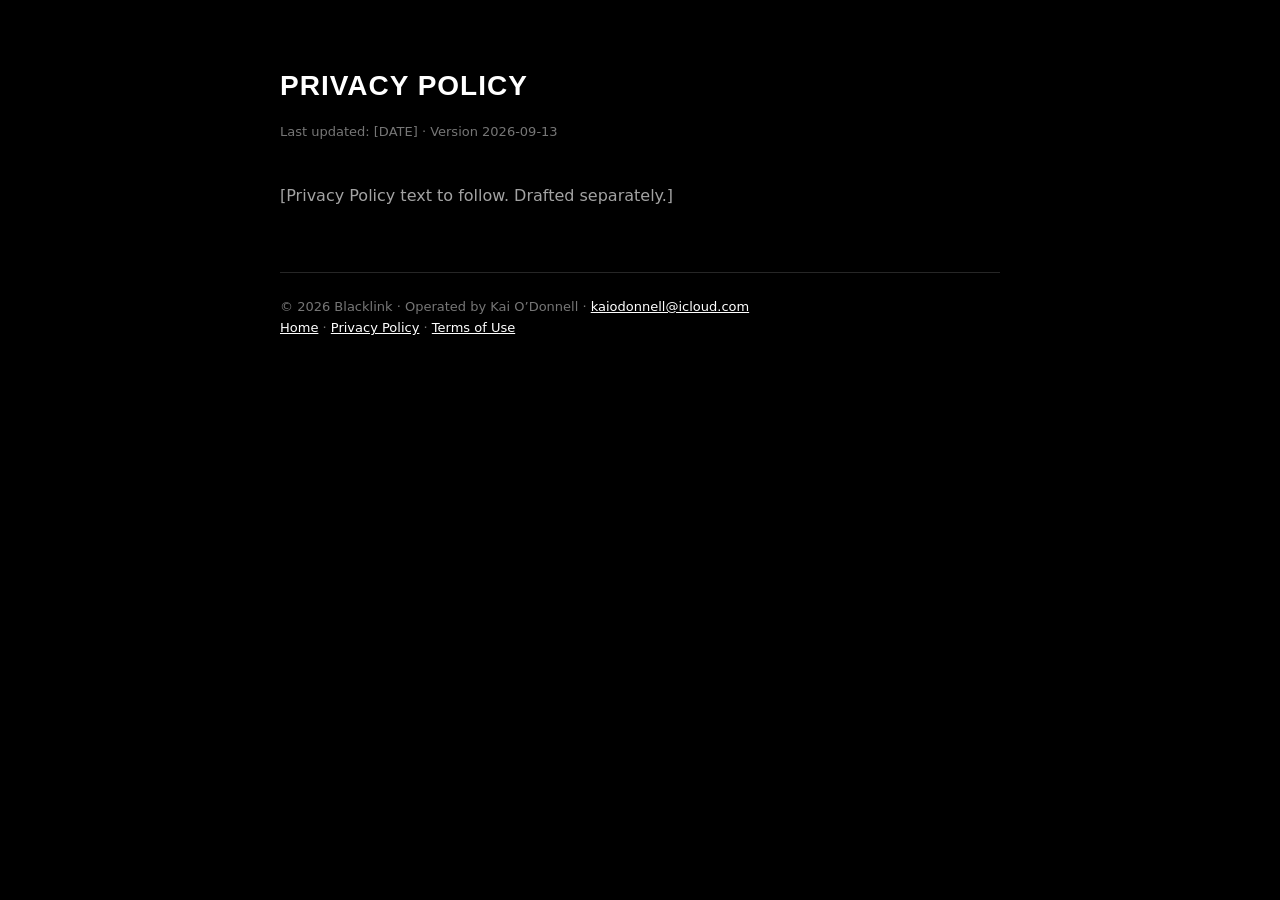
==== privacy.html @ bc69d903 "Blacklink coming-soon site: self-hosted fonts, consent line, footer, legal stubs Fonts served from t" ====
<!doctype html>
<html lang="en">
<head>
  <meta charset="utf-8">
  <meta name="viewport" content="width=device-width, initial-scale=1">
  <title>Privacy Policy · Blacklink</title>
  <link rel="icon" href="favicon.png">
  <link rel="stylesheet" href="fonts/fonts.css">
  <style>
    :root { --bg:#000; --text:#fff; --text-secondary:#a3a3a3; --text-muted:#767676; --border:#262626; }
    html,body { margin:0; background:var(--bg); color:var(--text); font-family:"Inter",system-ui,sans-serif; }
    main { max-width:720px; margin:0 auto; padding:64px 24px 96px; line-height:1.6; }
    h1 { font-family:"Archivo Black","Arial Black",sans-serif; font-size:28px; letter-spacing:1px; text-transform:uppercase; margin:0 0 8px; }
    .meta { color:var(--text-muted); font-size:13px; margin-bottom:40px; }
    p { color:var(--text-secondary); }
    a { color:var(--text); }
    footer { border-top:1px solid var(--border); margin-top:64px; padding-top:24px; color:var(--text-muted); font-size:13px; }
  </style>
</head>
<body>
  <main>
    <h1>Privacy Policy</h1>
    <p class="meta">Last updated: [DATE] · Version 2026-09-13</p>
    <p>[Privacy Policy text to follow. Drafted separately.]</p>
    <footer>
      © 2026 Blacklink · Operated by Kai O’Donnell · <a href="mailto:kaiodonnell@icloud.com">kaiodonnell@icloud.com</a><br>
      <a href="/">Home</a> · <a href="/privacy">Privacy Policy</a> · <a href="/terms">Terms of Use</a>
    </footer>
  </main>
</body>
</html>
---- fonts/fonts.css ----
/* Self-hosted: no request leaves this origin for type. Latin subset. */
@font-face {
  font-family: 'Archivo Black';
  font-style: normal;
  font-weight: 400;
  font-display: swap;
  src: url('fonts/ArchivoBlack-400.woff2') format('woff2');
}
@font-face {
  font-family: 'Inter';
  font-style: normal;
  font-weight: 400;
  font-display: swap;
  src: url('fonts/Inter-400.woff2') format('woff2');
}
@font-face {
  font-family: 'Inter';
  font-style: normal;
  font-weight: 500;
  font-display: swap;
  src: url('fonts/Inter-500.woff2') format('woff2');
}
@font-face {
  font-family: 'Inter';
  font-style: normal;
  font-weight: 600;
  font-display: swap;
  src: url('fonts/Inter-600.woff2') format('woff2');
}
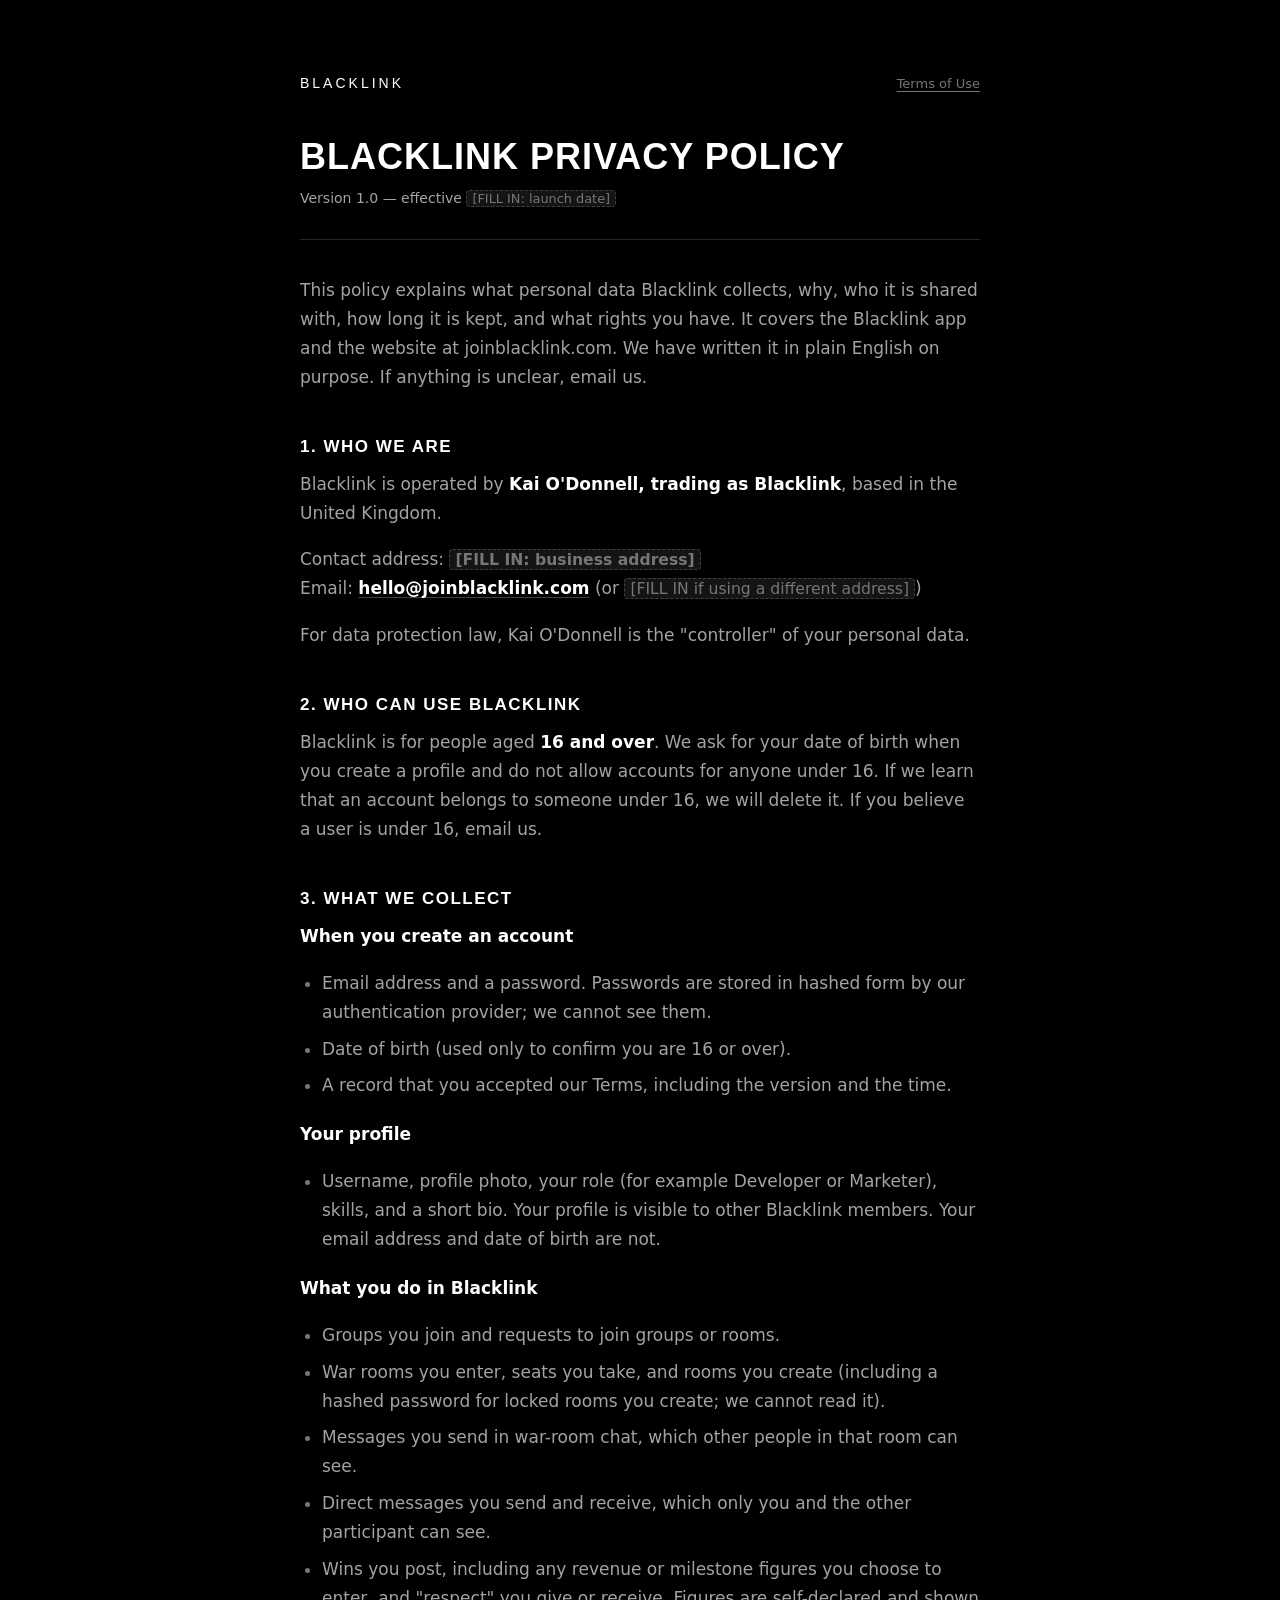
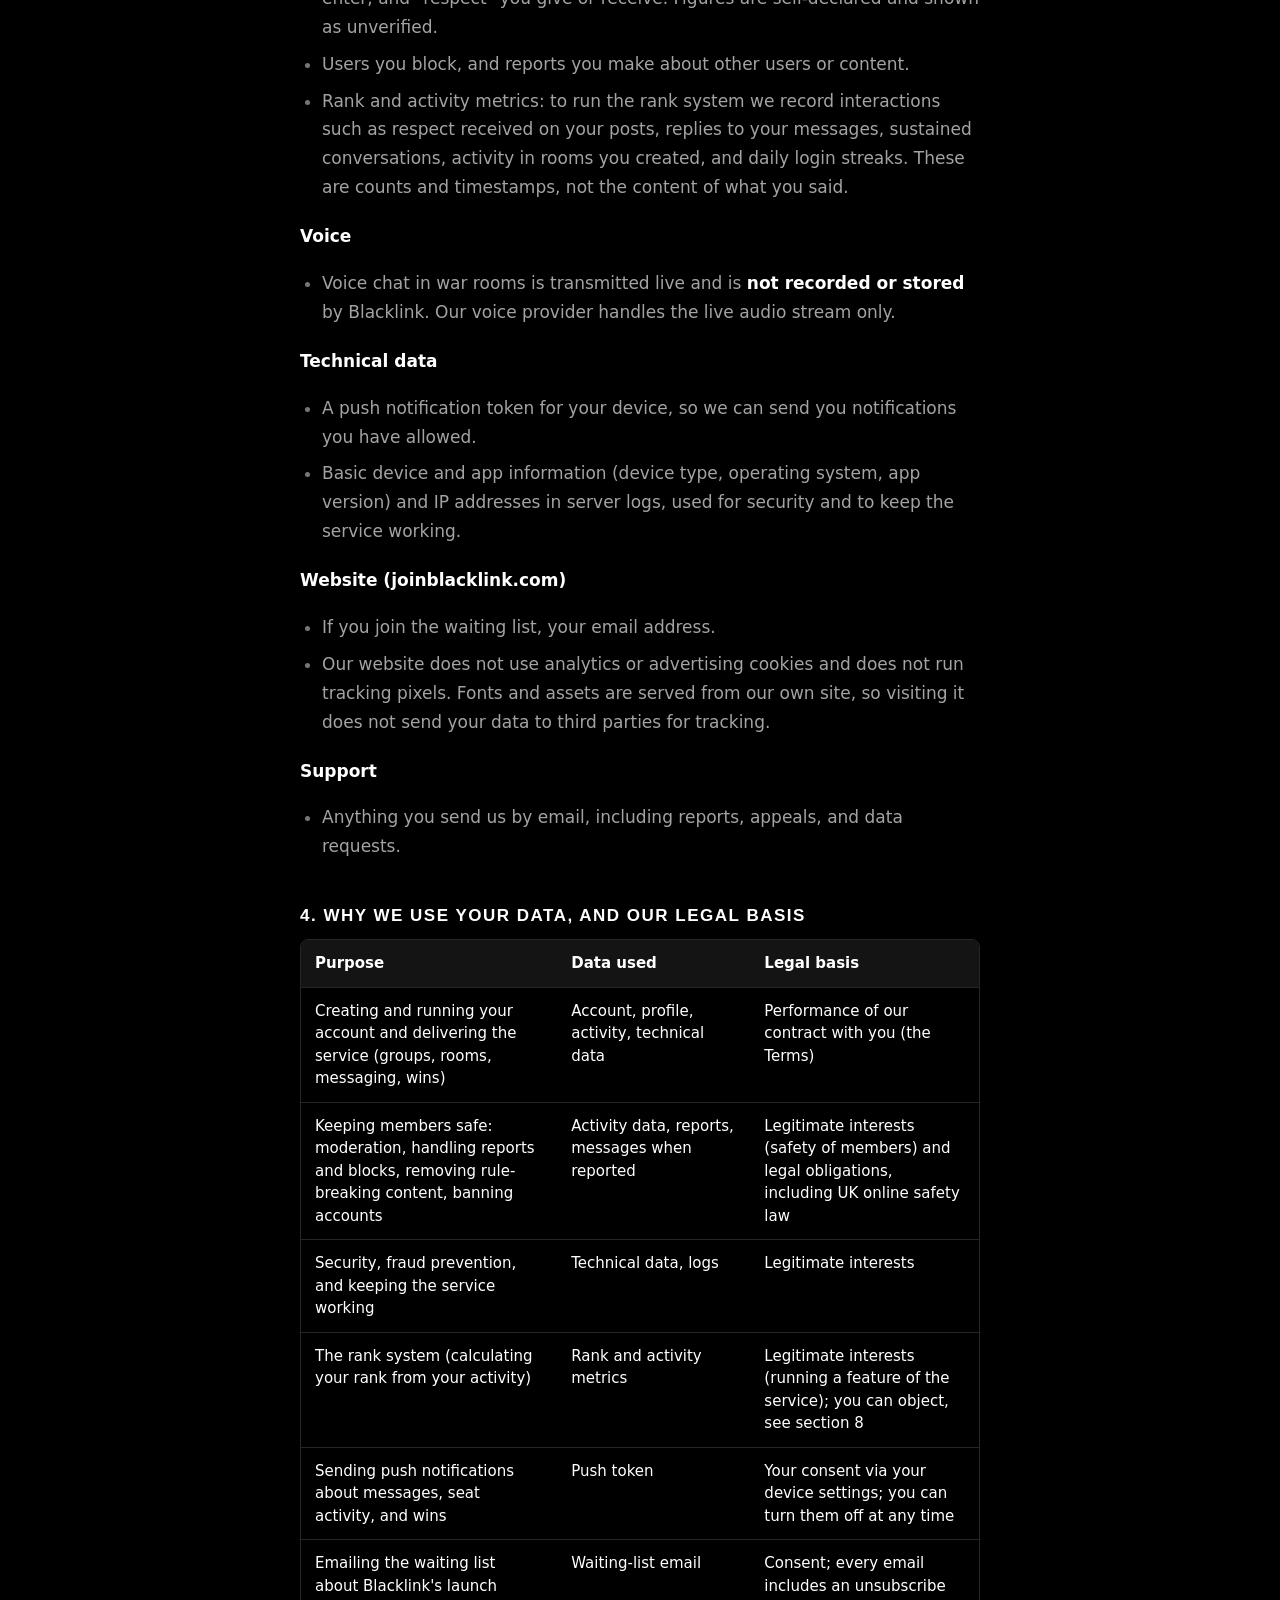
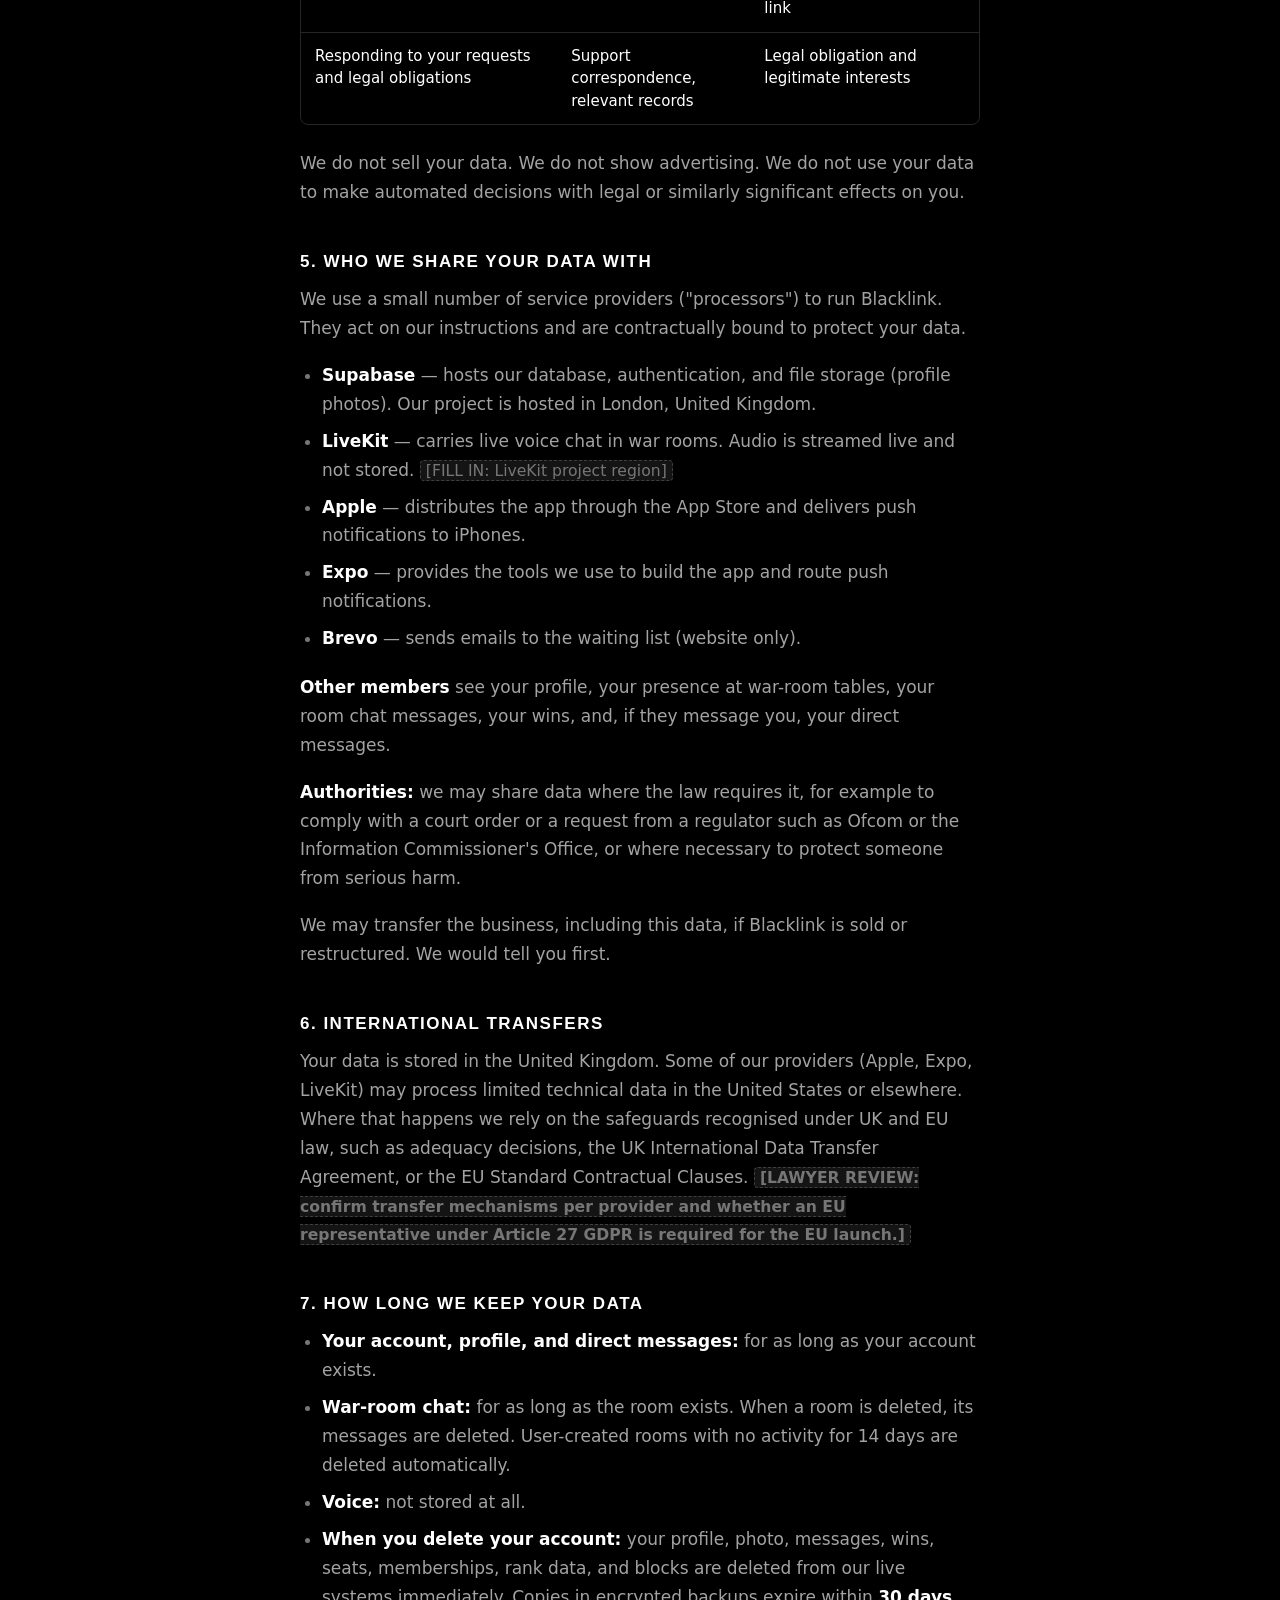
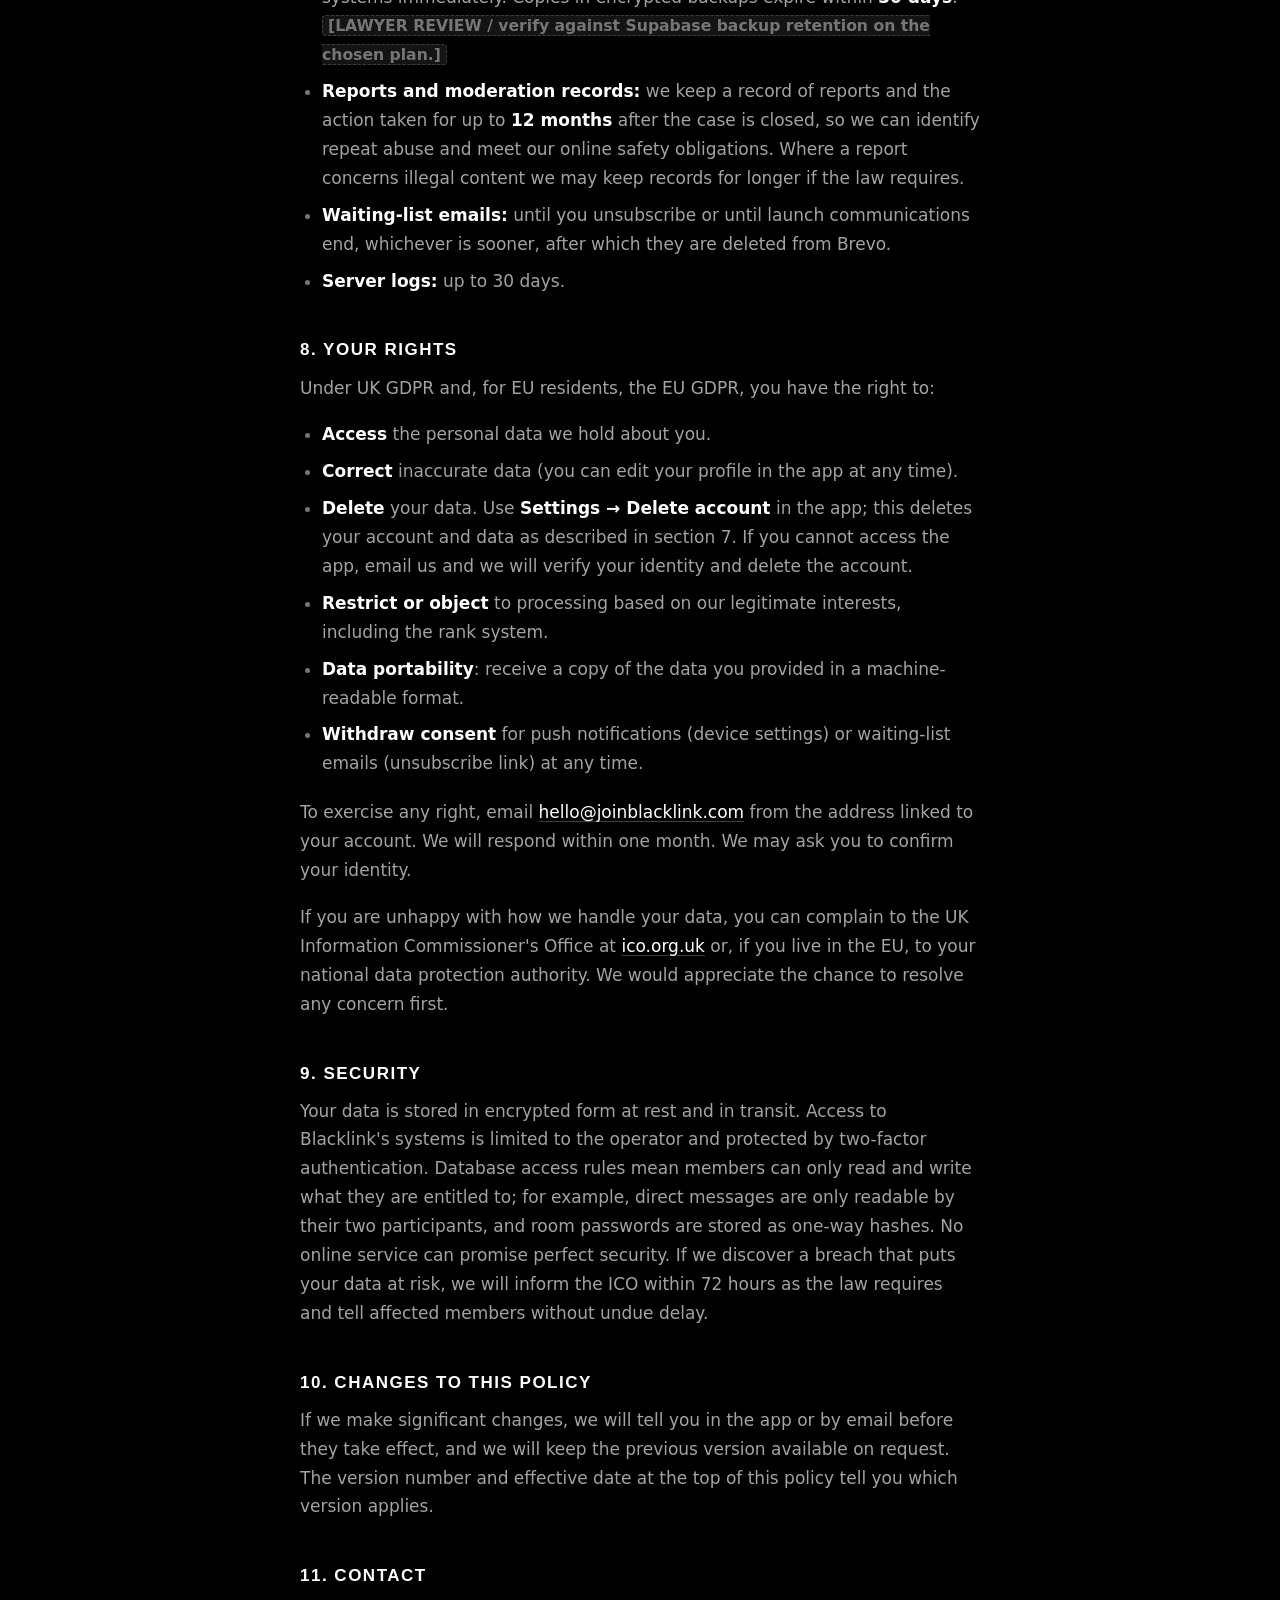
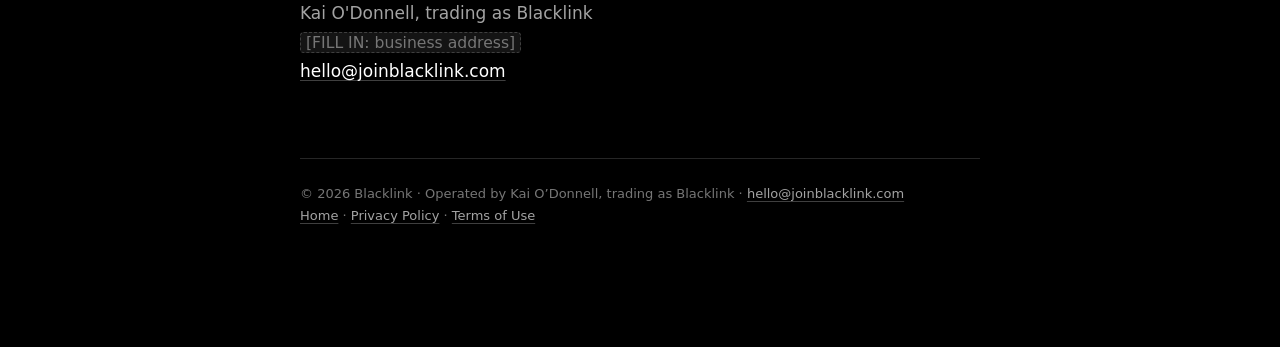
==== commit 836ec205: "Privacy Policy and Terms of Use pages, built from the markdown sources tools/build-legal.py renders " ====
--- a/privacy.html
+++ b/privacy.html
@@ -3,27 +3,101 @@
 <head>
   <meta charset="utf-8">
   <meta name="viewport" content="width=device-width, initial-scale=1">
-  <title>Privacy Policy · Blacklink</title>
+  <title>Blacklink Privacy Policy · Blacklink</title>
+  <meta name="description" content="Blacklink Privacy Policy for the Blacklink app and joinblacklink.com.">
   <link rel="icon" href="favicon.png">
   <link rel="stylesheet" href="fonts/fonts.css">
   <style>
-    :root { --bg:#000; --text:#fff; --text-secondary:#a3a3a3; --text-muted:#767676; --border:#262626; }
-    html,body { margin:0; background:var(--bg); color:var(--text); font-family:"Inter",system-ui,sans-serif; }
-    main { max-width:720px; margin:0 auto; padding:64px 24px 96px; line-height:1.6; }
-    h1 { font-family:"Archivo Black","Arial Black",sans-serif; font-size:28px; letter-spacing:1px; text-transform:uppercase; margin:0 0 8px; }
-    .meta { color:var(--text-muted); font-size:13px; margin-bottom:40px; }
-    p { color:var(--text-secondary); }
-    a { color:var(--text); }
-    footer { border-top:1px solid var(--border); margin-top:64px; padding-top:24px; color:var(--text-muted); font-size:13px; }
+    :root {
+      --bg: #000000; --surface: #141414; --border: #262626; --border-strong: #3f3f3f;
+      --text: #ffffff; --text-secondary: #a3a3a3; --text-muted: #767676;
+      --font-display: "Archivo Black", "Arial Black", Impact, sans-serif;
+      --font-body: "Inter", system-ui, -apple-system, "Segoe UI", Roboto, sans-serif;
+    }
+    html, body { margin: 0; background: var(--bg); color: var(--text); }
+    body { font-family: var(--font-body); font-size: 17px; line-height: 1.7; -webkit-font-smoothing: antialiased; }
+    .wrap { max-width: 680px; margin: 0 auto; padding: 40px 20px 80px; }
+    @media (min-width: 720px) { .wrap { padding: 72px 24px 120px; } }
+    .top { display: flex; align-items: center; justify-content: space-between; margin-bottom: 40px; }
+    .brand { font-family: var(--font-display); font-size: 14px; letter-spacing: 3px; text-transform: uppercase; color: var(--text); text-decoration: none; }
+    .other { color: var(--text-muted); font-size: 13px; text-decoration: underline; text-underline-offset: 3px; }
+    .other:hover { color: var(--text); }
+    h1 { font-family: var(--font-display); font-size: 30px; line-height: 1.15; letter-spacing: 1px; text-transform: uppercase; margin: 0 0 10px; }
+    @media (min-width: 720px) { h1 { font-size: 36px; } }
+    .meta { color: var(--text-secondary); font-size: 14px; margin: 0 0 36px; padding-bottom: 28px; border-bottom: 1px solid var(--border); }
+    h2 { font-family: var(--font-display); font-size: 17px; letter-spacing: 1.5px; text-transform: uppercase; margin: 44px 0 12px; line-height: 1.3; }
+    p, li { color: var(--text-secondary); }
+    p { margin: 0 0 18px; }
+    strong { color: var(--text); font-weight: 600; }
+    ul, ol { padding-left: 22px; margin: 0 0 20px; }
+    li { margin: 0 0 8px; }
+    li::marker { color: var(--text-muted); }
+    a { color: var(--text); text-decoration: underline; text-underline-offset: 3px; text-decoration-color: var(--border-strong); }
+    a:hover { text-decoration-color: var(--text); }
+    .table-wrap { overflow-x: auto; margin: 0 0 24px; border: 1px solid var(--border); border-radius: 8px; }
+    table { border-collapse: collapse; width: 100%; min-width: 560px; font-size: 15px; line-height: 1.5; }
+    th, td { text-align: left; vertical-align: top; padding: 12px 14px; border-bottom: 1px solid var(--border); }
+    th { color: var(--text); font-weight: 600; background: var(--surface); }
+    tr:last-child td { border-bottom: 0; }
+    /* outstanding items: visible, muted, easy to find */
+    .marker { color: var(--text-muted); background: var(--surface); border: 1px dashed var(--border-strong); border-radius: 4px; padding: 0 5px; font-size: 0.92em; }
+    footer { margin-top: 72px; padding-top: 24px; border-top: 1px solid var(--border); color: var(--text-muted); font-size: 13px; line-height: 1.7; }
+    footer a { color: var(--text-secondary); }
   </style>
 </head>
 <body>
-  <main>
-    <h1>Privacy Policy</h1>
-    <p class="meta">Last updated: [DATE] · Version 2026-09-13</p>
-    <p>[Privacy Policy text to follow. Drafted separately.]</p>
+  <main class="wrap">
+    <nav class="top"><a class="brand" href="/">Blacklink</a><a class="other" href="/terms">Terms of Use</a></nav>
+    <h1>Blacklink Privacy Policy</h1>
+    <p class="meta">Version 1.0 — effective <span class="marker">[FILL IN: launch date]</span></p>
+<p>This policy explains what personal data Blacklink collects, why, who it is shared with, how long it is kept, and what rights you have. It covers the Blacklink app and the website at joinblacklink.com. We have written it in plain English on purpose. If anything is unclear, email us.</p>
+<h2>1. Who we are</h2>
+<p>Blacklink is operated by <strong>Kai O'Donnell, trading as Blacklink</strong>, based in the United Kingdom.</p>
+<p>Contact address: <strong><span class="marker">[FILL IN: business address]</span></strong><br>Email: <strong><a href="mailto:hello@joinblacklink.com">hello@joinblacklink.com</a></strong> (or <span class="marker">[FILL IN if using a different address]</span>)</p>
+<p>For data protection law, Kai O'Donnell is the "controller" of your personal data.</p>
+<h2>2. Who can use Blacklink</h2>
+<p>Blacklink is for people aged <strong>16 and over</strong>. We ask for your date of birth when you create a profile and do not allow accounts for anyone under 16. If we learn that an account belongs to someone under 16, we will delete it. If you believe a user is under 16, email us.</p>
+<h2>3. What we collect</h2>
+<p><strong>When you create an account</strong></p>
+<ul><li>Email address and a password. Passwords are stored in hashed form by our authentication provider; we cannot see them.</li><li>Date of birth (used only to confirm you are 16 or over).</li><li>A record that you accepted our Terms, including the version and the time.</li></ul>
+<p><strong>Your profile</strong></p>
+<ul><li>Username, profile photo, your role (for example Developer or Marketer), skills, and a short bio. Your profile is visible to other Blacklink members. Your email address and date of birth are not.</li></ul>
+<p><strong>What you do in Blacklink</strong></p>
+<ul><li>Groups you join and requests to join groups or rooms.</li><li>War rooms you enter, seats you take, and rooms you create (including a hashed password for locked rooms you create; we cannot read it).</li><li>Messages you send in war-room chat, which other people in that room can see.</li><li>Direct messages you send and receive, which only you and the other participant can see.</li><li>Wins you post, including any revenue or milestone figures you choose to enter, and "respect" you give or receive. Figures are self-declared and shown as unverified.</li><li>Users you block, and reports you make about other users or content.</li><li>Rank and activity metrics: to run the rank system we record interactions such as respect received on your posts, replies to your messages, sustained conversations, activity in rooms you created, and daily login streaks. These are counts and timestamps, not the content of what you said.</li></ul>
+<p><strong>Voice</strong></p>
+<ul><li>Voice chat in war rooms is transmitted live and is <strong>not recorded or stored</strong> by Blacklink. Our voice provider handles the live audio stream only.</li></ul>
+<p><strong>Technical data</strong></p>
+<ul><li>A push notification token for your device, so we can send you notifications you have allowed.</li><li>Basic device and app information (device type, operating system, app version) and IP addresses in server logs, used for security and to keep the service working.</li></ul>
+<p><strong>Website (joinblacklink.com)</strong></p>
+<ul><li>If you join the waiting list, your email address.</li><li>Our website does not use analytics or advertising cookies and does not run tracking pixels. Fonts and assets are served from our own site, so visiting it does not send your data to third parties for tracking.</li></ul>
+<p><strong>Support</strong></p>
+<ul><li>Anything you send us by email, including reports, appeals, and data requests.</li></ul>
+<h2>4. Why we use your data, and our legal basis</h2>
+<div class="table-wrap"><table><thead><tr><th>Purpose</th><th>Data used</th><th>Legal basis</th></tr></thead><tbody><tr><td>Creating and running your account and delivering the service (groups, rooms, messaging, wins)</td><td>Account, profile, activity, technical data</td><td>Performance of our contract with you (the Terms)</td></tr><tr><td>Keeping members safe: moderation, handling reports and blocks, removing rule-breaking content, banning accounts</td><td>Activity data, reports, messages when reported</td><td>Legitimate interests (safety of members) and legal obligations, including UK online safety law</td></tr><tr><td>Security, fraud prevention, and keeping the service working</td><td>Technical data, logs</td><td>Legitimate interests</td></tr><tr><td>The rank system (calculating your rank from your activity)</td><td>Rank and activity metrics</td><td>Legitimate interests (running a feature of the service); you can object, see section 8</td></tr><tr><td>Sending push notifications about messages, seat activity, and wins</td><td>Push token</td><td>Your consent via your device settings; you can turn them off at any time</td></tr><tr><td>Emailing the waiting list about Blacklink's launch</td><td>Waiting-list email</td><td>Consent; every email includes an unsubscribe link</td></tr><tr><td>Responding to your requests and legal obligations</td><td>Support correspondence, relevant records</td><td>Legal obligation and legitimate interests</td></tr></tbody></table></div>
+<p>We do not sell your data. We do not show advertising. We do not use your data to make automated decisions with legal or similarly significant effects on you.</p>
+<h2>5. Who we share your data with</h2>
+<p>We use a small number of service providers ("processors") to run Blacklink. They act on our instructions and are contractually bound to protect your data.</p>
+<ul><li><strong>Supabase</strong> — hosts our database, authentication, and file storage (profile photos). Our project is hosted in London, United Kingdom.</li><li><strong>LiveKit</strong> — carries live voice chat in war rooms. Audio is streamed live and not stored. <span class="marker">[FILL IN: LiveKit project region]</span></li><li><strong>Apple</strong> — distributes the app through the App Store and delivers push notifications to iPhones.</li><li><strong>Expo</strong> — provides the tools we use to build the app and route push notifications.</li><li><strong>Brevo</strong> — sends emails to the waiting list (website only).</li></ul>
+<p><strong>Other members</strong> see your profile, your presence at war-room tables, your room chat messages, your wins, and, if they message you, your direct messages.</p>
+<p><strong>Authorities:</strong> we may share data where the law requires it, for example to comply with a court order or a request from a regulator such as Ofcom or the Information Commissioner's Office, or where necessary to protect someone from serious harm.</p>
+<p>We may transfer the business, including this data, if Blacklink is sold or restructured. We would tell you first.</p>
+<h2>6. International transfers</h2>
+<p>Your data is stored in the United Kingdom. Some of our providers (Apple, Expo, LiveKit) may process limited technical data in the United States or elsewhere. Where that happens we rely on the safeguards recognised under UK and EU law, such as adequacy decisions, the UK International Data Transfer Agreement, or the EU Standard Contractual Clauses. <strong><span class="marker">[LAWYER REVIEW: confirm transfer mechanisms per provider and whether an EU representative under Article 27 GDPR is required for the EU launch.]</span></strong></p>
+<h2>7. How long we keep your data</h2>
+<ul><li><strong>Your account, profile, and direct messages:</strong> for as long as your account exists.</li><li><strong>War-room chat:</strong> for as long as the room exists. When a room is deleted, its messages are deleted. User-created rooms with no activity for 14 days are deleted automatically.</li><li><strong>Voice:</strong> not stored at all.</li><li><strong>When you delete your account:</strong> your profile, photo, messages, wins, seats, memberships, rank data, and blocks are deleted from our live systems immediately. Copies in encrypted backups expire within <strong>30 days</strong>. <strong><span class="marker">[LAWYER REVIEW / verify against Supabase backup retention on the chosen plan.]</span></strong></li><li><strong>Reports and moderation records:</strong> we keep a record of reports and the action taken for up to <strong>12 months</strong> after the case is closed, so we can identify repeat abuse and meet our online safety obligations. Where a report concerns illegal content we may keep records for longer if the law requires.</li><li><strong>Waiting-list emails:</strong> until you unsubscribe or until launch communications end, whichever is sooner, after which they are deleted from Brevo.</li><li><strong>Server logs:</strong> up to 30 days.</li></ul>
+<h2>8. Your rights</h2>
+<p>Under UK GDPR and, for EU residents, the EU GDPR, you have the right to:</p>
+<ul><li><strong>Access</strong> the personal data we hold about you.</li><li><strong>Correct</strong> inaccurate data (you can edit your profile in the app at any time).</li><li><strong>Delete</strong> your data. Use <strong>Settings → Delete account</strong> in the app; this deletes your account and data as described in section 7. If you cannot access the app, email us and we will verify your identity and delete the account.</li><li><strong>Restrict or object</strong> to processing based on our legitimate interests, including the rank system.</li><li><strong>Data portability</strong>: receive a copy of the data you provided in a machine-readable format.</li><li><strong>Withdraw consent</strong> for push notifications (device settings) or waiting-list emails (unsubscribe link) at any time.</li></ul>
+<p>To exercise any right, email <a href="mailto:hello@joinblacklink.com">hello@joinblacklink.com</a> from the address linked to your account. We will respond within one month. We may ask you to confirm your identity.</p>
+<p>If you are unhappy with how we handle your data, you can complain to the UK Information Commissioner's Office at <a href="https://ico.org.uk" rel="noopener">ico.org.uk</a> or, if you live in the EU, to your national data protection authority. We would appreciate the chance to resolve any concern first.</p>
+<h2>9. Security</h2>
+<p>Your data is stored in encrypted form at rest and in transit. Access to Blacklink's systems is limited to the operator and protected by two-factor authentication. Database access rules mean members can only read and write what they are entitled to; for example, direct messages are only readable by their two participants, and room passwords are stored as one-way hashes. No online service can promise perfect security. If we discover a breach that puts your data at risk, we will inform the ICO within 72 hours as the law requires and tell affected members without undue delay.</p>
+<h2>10. Changes to this policy</h2>
+<p>If we make significant changes, we will tell you in the app or by email before they take effect, and we will keep the previous version available on request. The version number and effective date at the top of this policy tell you which version applies.</p>
+<h2>11. Contact</h2>
+<p>Kai O'Donnell, trading as Blacklink<br><span class="marker">[FILL IN: business address]</span><br><a href="mailto:hello@joinblacklink.com">hello@joinblacklink.com</a></p>
     <footer>
-      © 2026 Blacklink · Operated by Kai O’Donnell · <a href="mailto:kaiodonnell@icloud.com">kaiodonnell@icloud.com</a><br>
+      © 2026 Blacklink · Operated by Kai O’Donnell, trading as Blacklink · <a href="mailto:hello@joinblacklink.com">hello@joinblacklink.com</a><br>
       <a href="/">Home</a> · <a href="/privacy">Privacy Policy</a> · <a href="/terms">Terms of Use</a>
     </footer>
   </main>
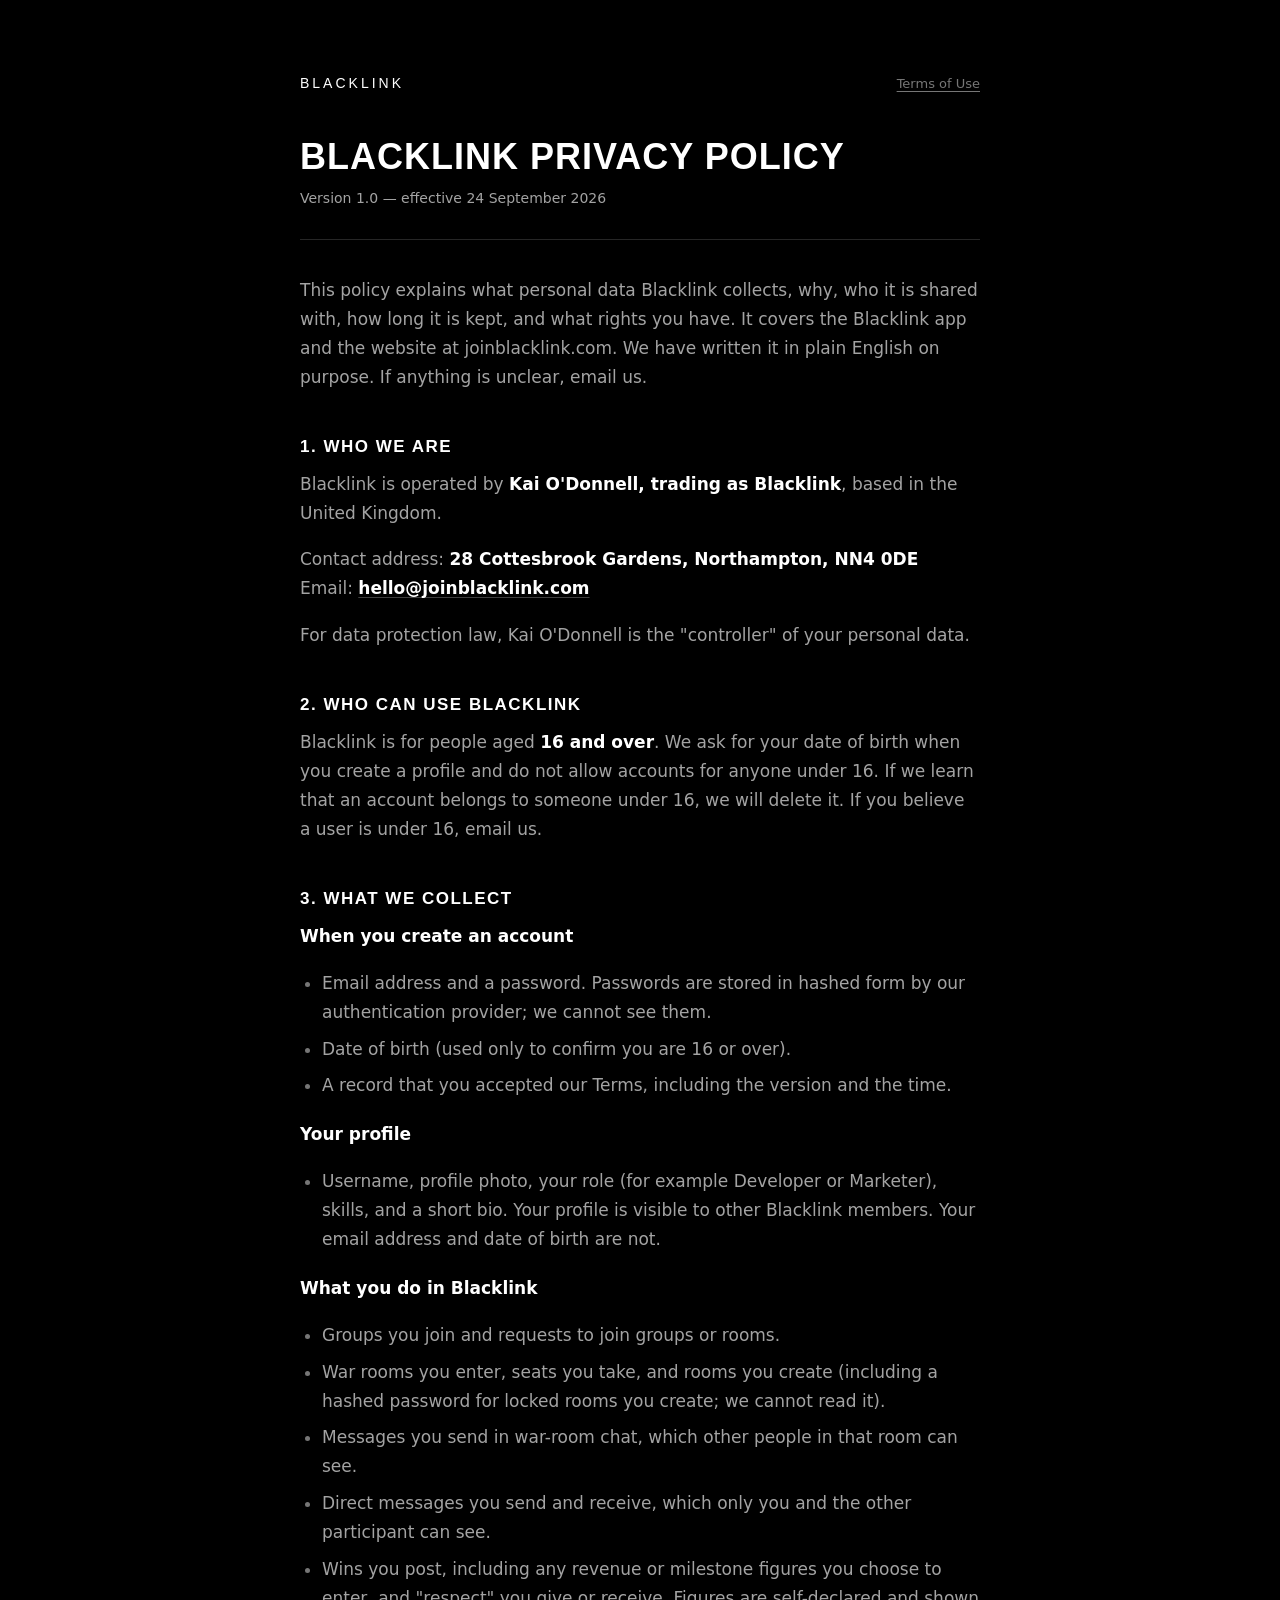
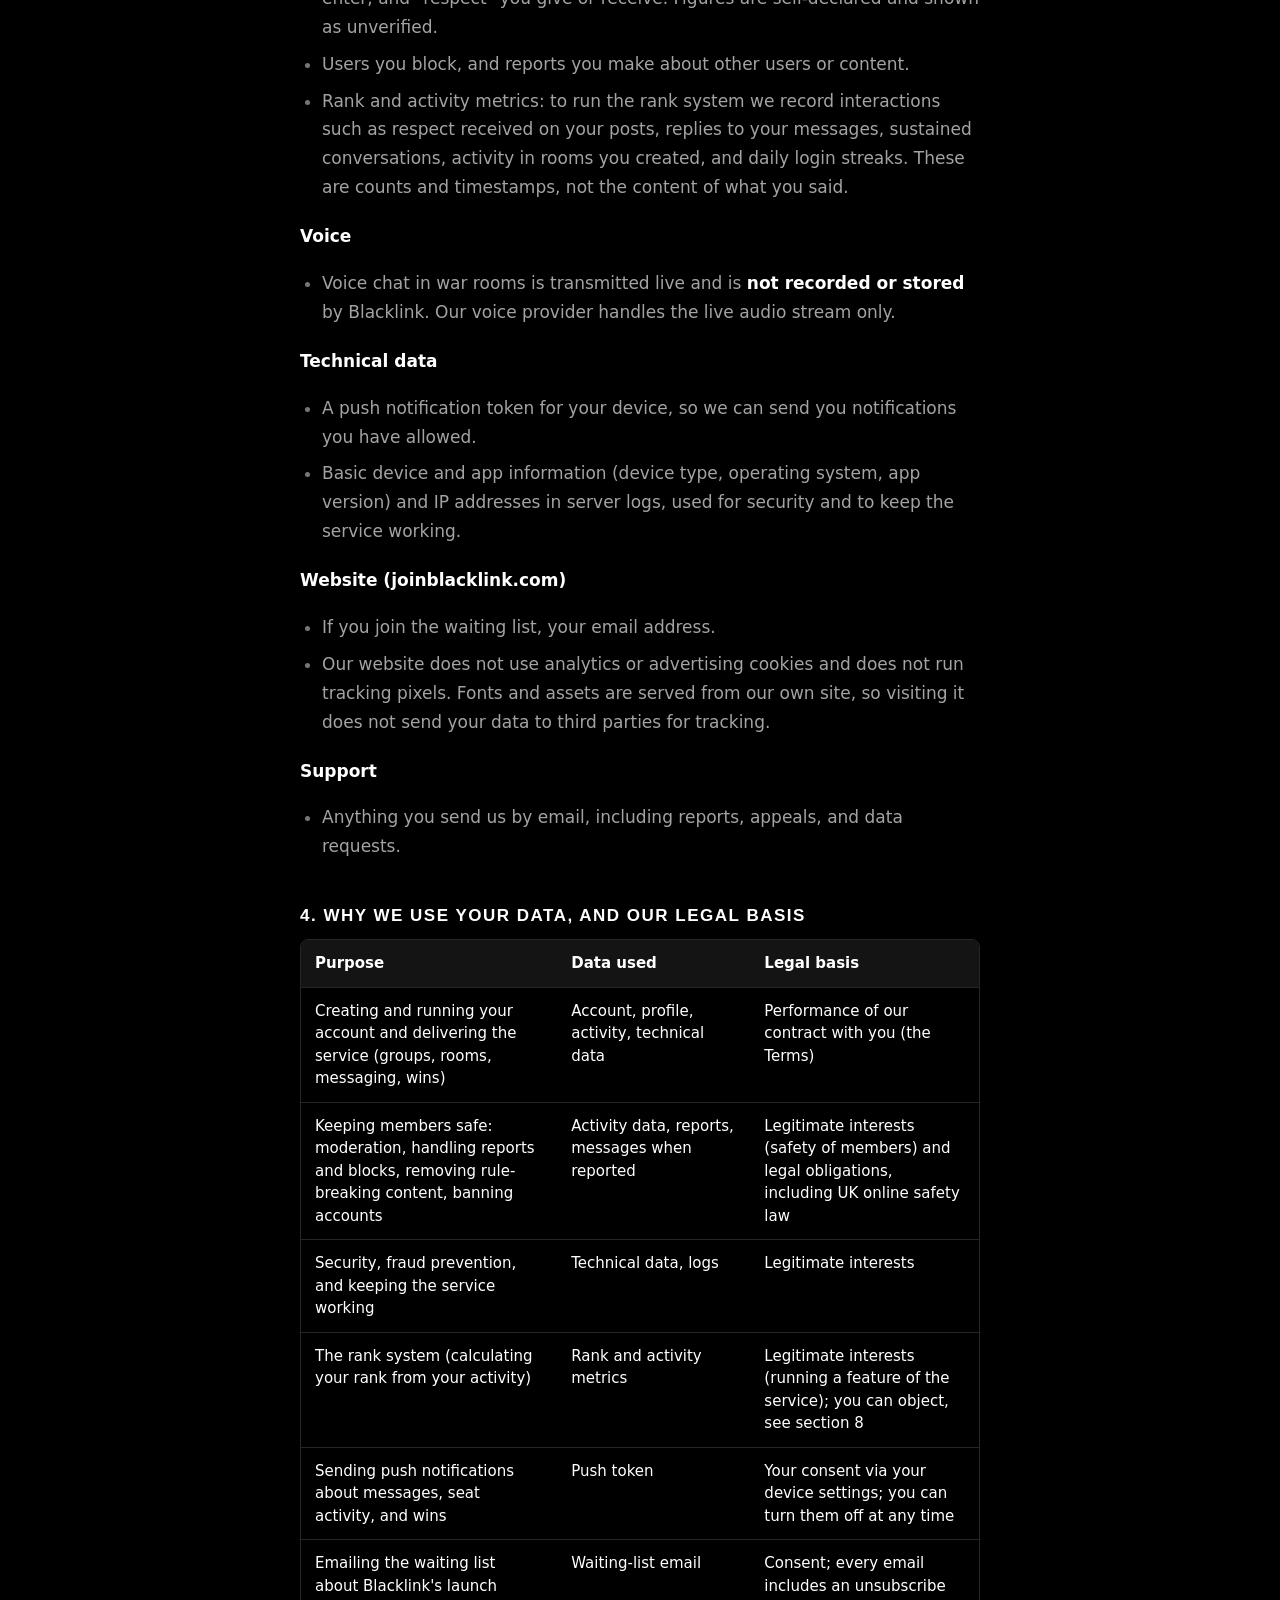
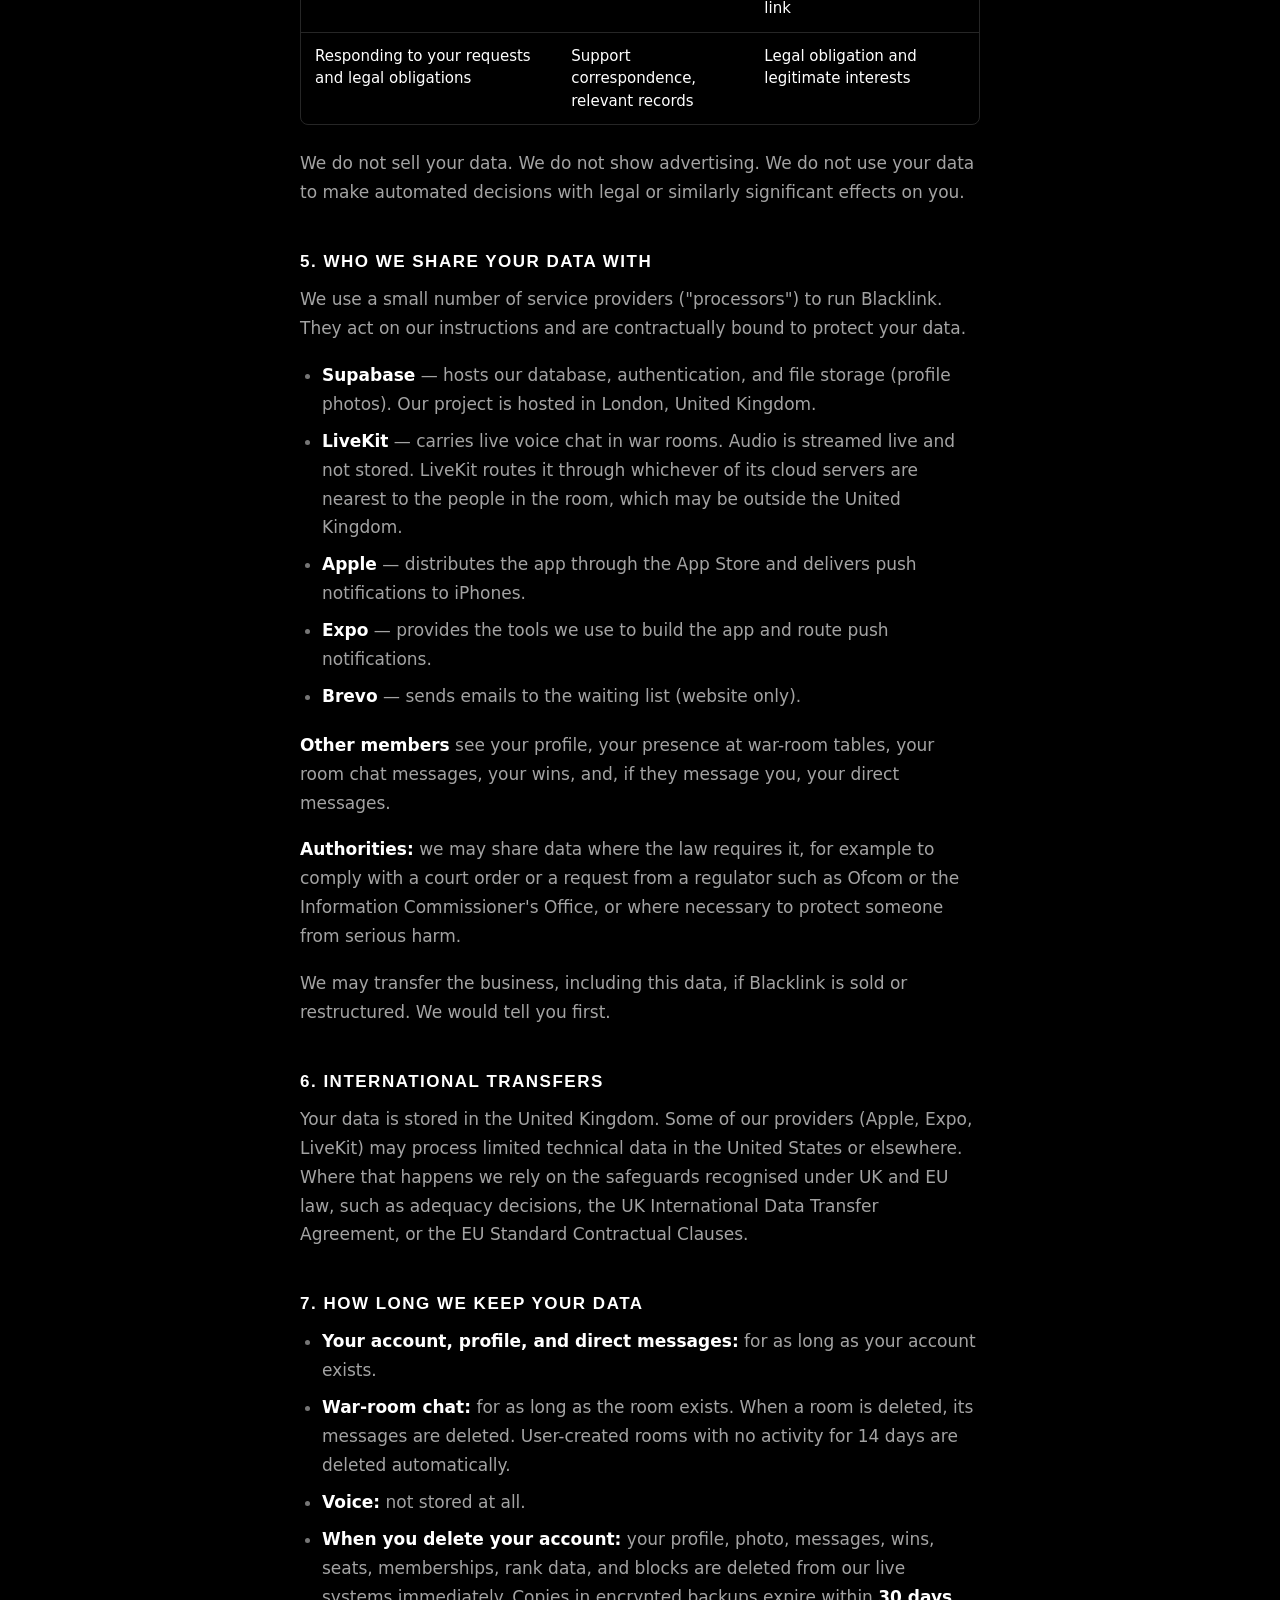
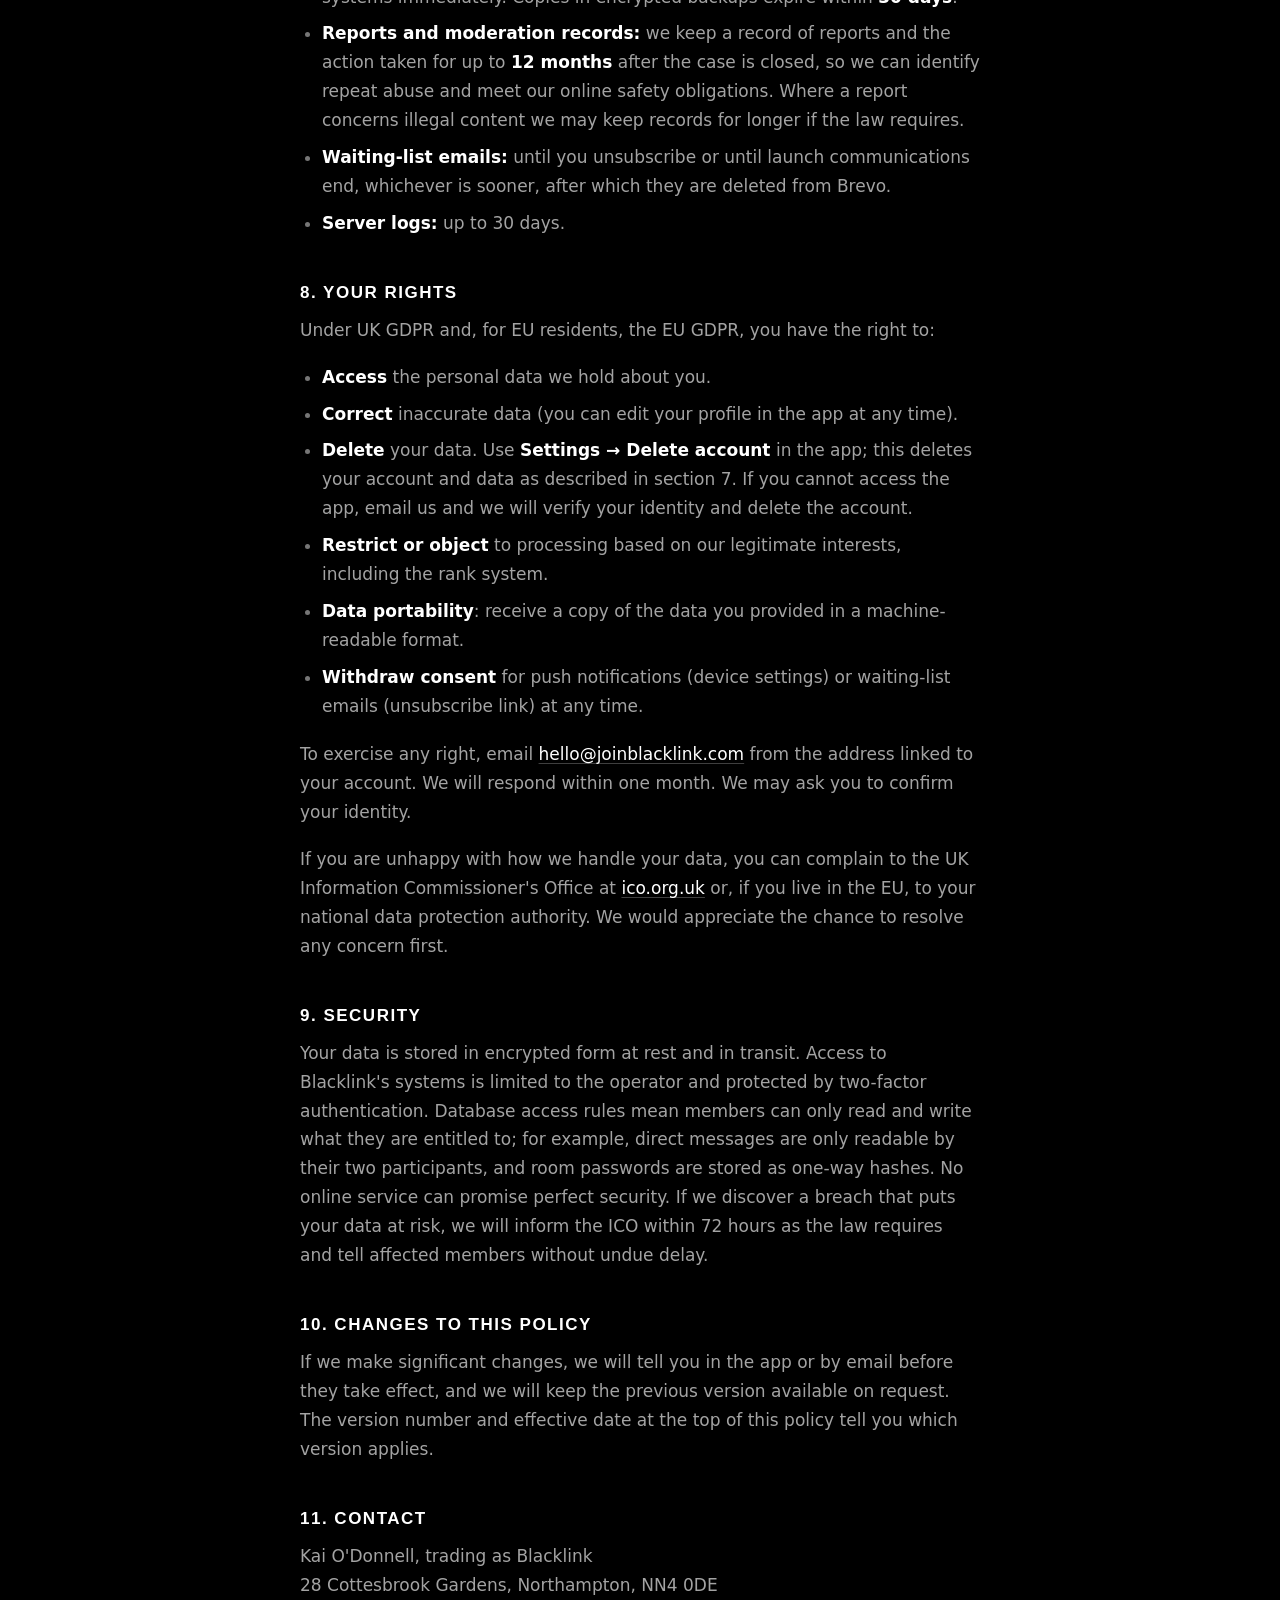
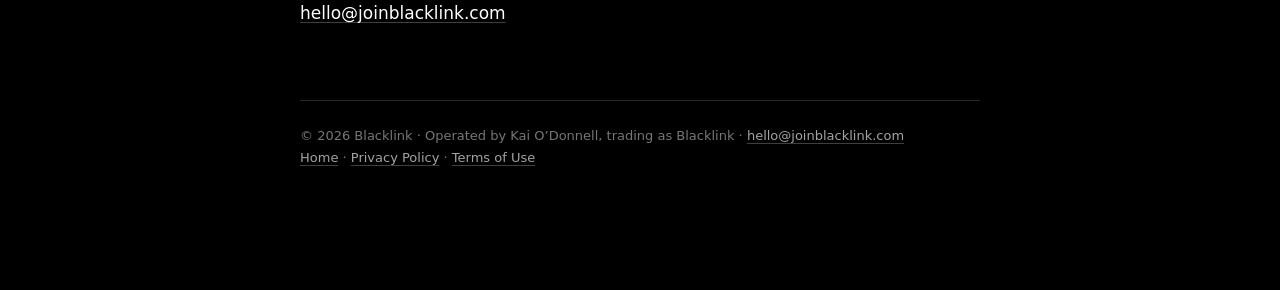
==== commit ac7bbff7: "Finalise privacy policy and terms v1.0 for UK launch Fill in the contact address and effective date " ====
--- a/privacy.html
+++ b/privacy.html
@@ -49,11 +49,11 @@
   <main class="wrap">
     <nav class="top"><a class="brand" href="/">Blacklink</a><a class="other" href="/terms">Terms of Use</a></nav>
     <h1>Blacklink Privacy Policy</h1>
-    <p class="meta">Version 1.0 — effective <span class="marker">[FILL IN: launch date]</span></p>
+    <p class="meta">Version 1.0 — effective 24 September 2026</p>
 <p>This policy explains what personal data Blacklink collects, why, who it is shared with, how long it is kept, and what rights you have. It covers the Blacklink app and the website at joinblacklink.com. We have written it in plain English on purpose. If anything is unclear, email us.</p>
 <h2>1. Who we are</h2>
 <p>Blacklink is operated by <strong>Kai O'Donnell, trading as Blacklink</strong>, based in the United Kingdom.</p>
-<p>Contact address: <strong><span class="marker">[FILL IN: business address]</span></strong><br>Email: <strong><a href="mailto:hello@joinblacklink.com">hello@joinblacklink.com</a></strong> (or <span class="marker">[FILL IN if using a different address]</span>)</p>
+<p>Contact address: <strong>28 Cottesbrook Gardens, Northampton, NN4 0DE</strong><br>Email: <strong><a href="mailto:hello@joinblacklink.com">hello@joinblacklink.com</a></strong></p>
 <p>For data protection law, Kai O'Donnell is the "controller" of your personal data.</p>
 <h2>2. Who can use Blacklink</h2>
 <p>Blacklink is for people aged <strong>16 and over</strong>. We ask for your date of birth when you create a profile and do not allow accounts for anyone under 16. If we learn that an account belongs to someone under 16, we will delete it. If you believe a user is under 16, email us.</p>
@@ -77,14 +77,14 @@
 <p>We do not sell your data. We do not show advertising. We do not use your data to make automated decisions with legal or similarly significant effects on you.</p>
 <h2>5. Who we share your data with</h2>
 <p>We use a small number of service providers ("processors") to run Blacklink. They act on our instructions and are contractually bound to protect your data.</p>
-<ul><li><strong>Supabase</strong> — hosts our database, authentication, and file storage (profile photos). Our project is hosted in London, United Kingdom.</li><li><strong>LiveKit</strong> — carries live voice chat in war rooms. Audio is streamed live and not stored. <span class="marker">[FILL IN: LiveKit project region]</span></li><li><strong>Apple</strong> — distributes the app through the App Store and delivers push notifications to iPhones.</li><li><strong>Expo</strong> — provides the tools we use to build the app and route push notifications.</li><li><strong>Brevo</strong> — sends emails to the waiting list (website only).</li></ul>
+<ul><li><strong>Supabase</strong> — hosts our database, authentication, and file storage (profile photos). Our project is hosted in London, United Kingdom.</li><li><strong>LiveKit</strong> — carries live voice chat in war rooms. Audio is streamed live and not stored. LiveKit routes it through whichever of its cloud servers are nearest to the people in the room, which may be outside the United Kingdom.</li><li><strong>Apple</strong> — distributes the app through the App Store and delivers push notifications to iPhones.</li><li><strong>Expo</strong> — provides the tools we use to build the app and route push notifications.</li><li><strong>Brevo</strong> — sends emails to the waiting list (website only).</li></ul>
 <p><strong>Other members</strong> see your profile, your presence at war-room tables, your room chat messages, your wins, and, if they message you, your direct messages.</p>
 <p><strong>Authorities:</strong> we may share data where the law requires it, for example to comply with a court order or a request from a regulator such as Ofcom or the Information Commissioner's Office, or where necessary to protect someone from serious harm.</p>
 <p>We may transfer the business, including this data, if Blacklink is sold or restructured. We would tell you first.</p>
 <h2>6. International transfers</h2>
-<p>Your data is stored in the United Kingdom. Some of our providers (Apple, Expo, LiveKit) may process limited technical data in the United States or elsewhere. Where that happens we rely on the safeguards recognised under UK and EU law, such as adequacy decisions, the UK International Data Transfer Agreement, or the EU Standard Contractual Clauses. <strong><span class="marker">[LAWYER REVIEW: confirm transfer mechanisms per provider and whether an EU representative under Article 27 GDPR is required for the EU launch.]</span></strong></p>
+<p>Your data is stored in the United Kingdom. Some of our providers (Apple, Expo, LiveKit) may process limited technical data in the United States or elsewhere. Where that happens we rely on the safeguards recognised under UK and EU law, such as adequacy decisions, the UK International Data Transfer Agreement, or the EU Standard Contractual Clauses.</p>
 <h2>7. How long we keep your data</h2>
-<ul><li><strong>Your account, profile, and direct messages:</strong> for as long as your account exists.</li><li><strong>War-room chat:</strong> for as long as the room exists. When a room is deleted, its messages are deleted. User-created rooms with no activity for 14 days are deleted automatically.</li><li><strong>Voice:</strong> not stored at all.</li><li><strong>When you delete your account:</strong> your profile, photo, messages, wins, seats, memberships, rank data, and blocks are deleted from our live systems immediately. Copies in encrypted backups expire within <strong>30 days</strong>. <strong><span class="marker">[LAWYER REVIEW / verify against Supabase backup retention on the chosen plan.]</span></strong></li><li><strong>Reports and moderation records:</strong> we keep a record of reports and the action taken for up to <strong>12 months</strong> after the case is closed, so we can identify repeat abuse and meet our online safety obligations. Where a report concerns illegal content we may keep records for longer if the law requires.</li><li><strong>Waiting-list emails:</strong> until you unsubscribe or until launch communications end, whichever is sooner, after which they are deleted from Brevo.</li><li><strong>Server logs:</strong> up to 30 days.</li></ul>
+<ul><li><strong>Your account, profile, and direct messages:</strong> for as long as your account exists.</li><li><strong>War-room chat:</strong> for as long as the room exists. When a room is deleted, its messages are deleted. User-created rooms with no activity for 14 days are deleted automatically.</li><li><strong>Voice:</strong> not stored at all.</li><li><strong>When you delete your account:</strong> your profile, photo, messages, wins, seats, memberships, rank data, and blocks are deleted from our live systems immediately. Copies in encrypted backups expire within <strong>30 days</strong>.</li><li><strong>Reports and moderation records:</strong> we keep a record of reports and the action taken for up to <strong>12 months</strong> after the case is closed, so we can identify repeat abuse and meet our online safety obligations. Where a report concerns illegal content we may keep records for longer if the law requires.</li><li><strong>Waiting-list emails:</strong> until you unsubscribe or until launch communications end, whichever is sooner, after which they are deleted from Brevo.</li><li><strong>Server logs:</strong> up to 30 days.</li></ul>
 <h2>8. Your rights</h2>
 <p>Under UK GDPR and, for EU residents, the EU GDPR, you have the right to:</p>
 <ul><li><strong>Access</strong> the personal data we hold about you.</li><li><strong>Correct</strong> inaccurate data (you can edit your profile in the app at any time).</li><li><strong>Delete</strong> your data. Use <strong>Settings → Delete account</strong> in the app; this deletes your account and data as described in section 7. If you cannot access the app, email us and we will verify your identity and delete the account.</li><li><strong>Restrict or object</strong> to processing based on our legitimate interests, including the rank system.</li><li><strong>Data portability</strong>: receive a copy of the data you provided in a machine-readable format.</li><li><strong>Withdraw consent</strong> for push notifications (device settings) or waiting-list emails (unsubscribe link) at any time.</li></ul>
@@ -95,7 +95,7 @@
 <h2>10. Changes to this policy</h2>
 <p>If we make significant changes, we will tell you in the app or by email before they take effect, and we will keep the previous version available on request. The version number and effective date at the top of this policy tell you which version applies.</p>
 <h2>11. Contact</h2>
-<p>Kai O'Donnell, trading as Blacklink<br><span class="marker">[FILL IN: business address]</span><br><a href="mailto:hello@joinblacklink.com">hello@joinblacklink.com</a></p>
+<p>Kai O'Donnell, trading as Blacklink<br>28 Cottesbrook Gardens, Northampton, NN4 0DE<br><a href="mailto:hello@joinblacklink.com">hello@joinblacklink.com</a></p>
     <footer>
       © 2026 Blacklink · Operated by Kai O’Donnell, trading as Blacklink · <a href="mailto:hello@joinblacklink.com">hello@joinblacklink.com</a><br>
       <a href="/">Home</a> · <a href="/privacy">Privacy Policy</a> · <a href="/terms">Terms of Use</a>
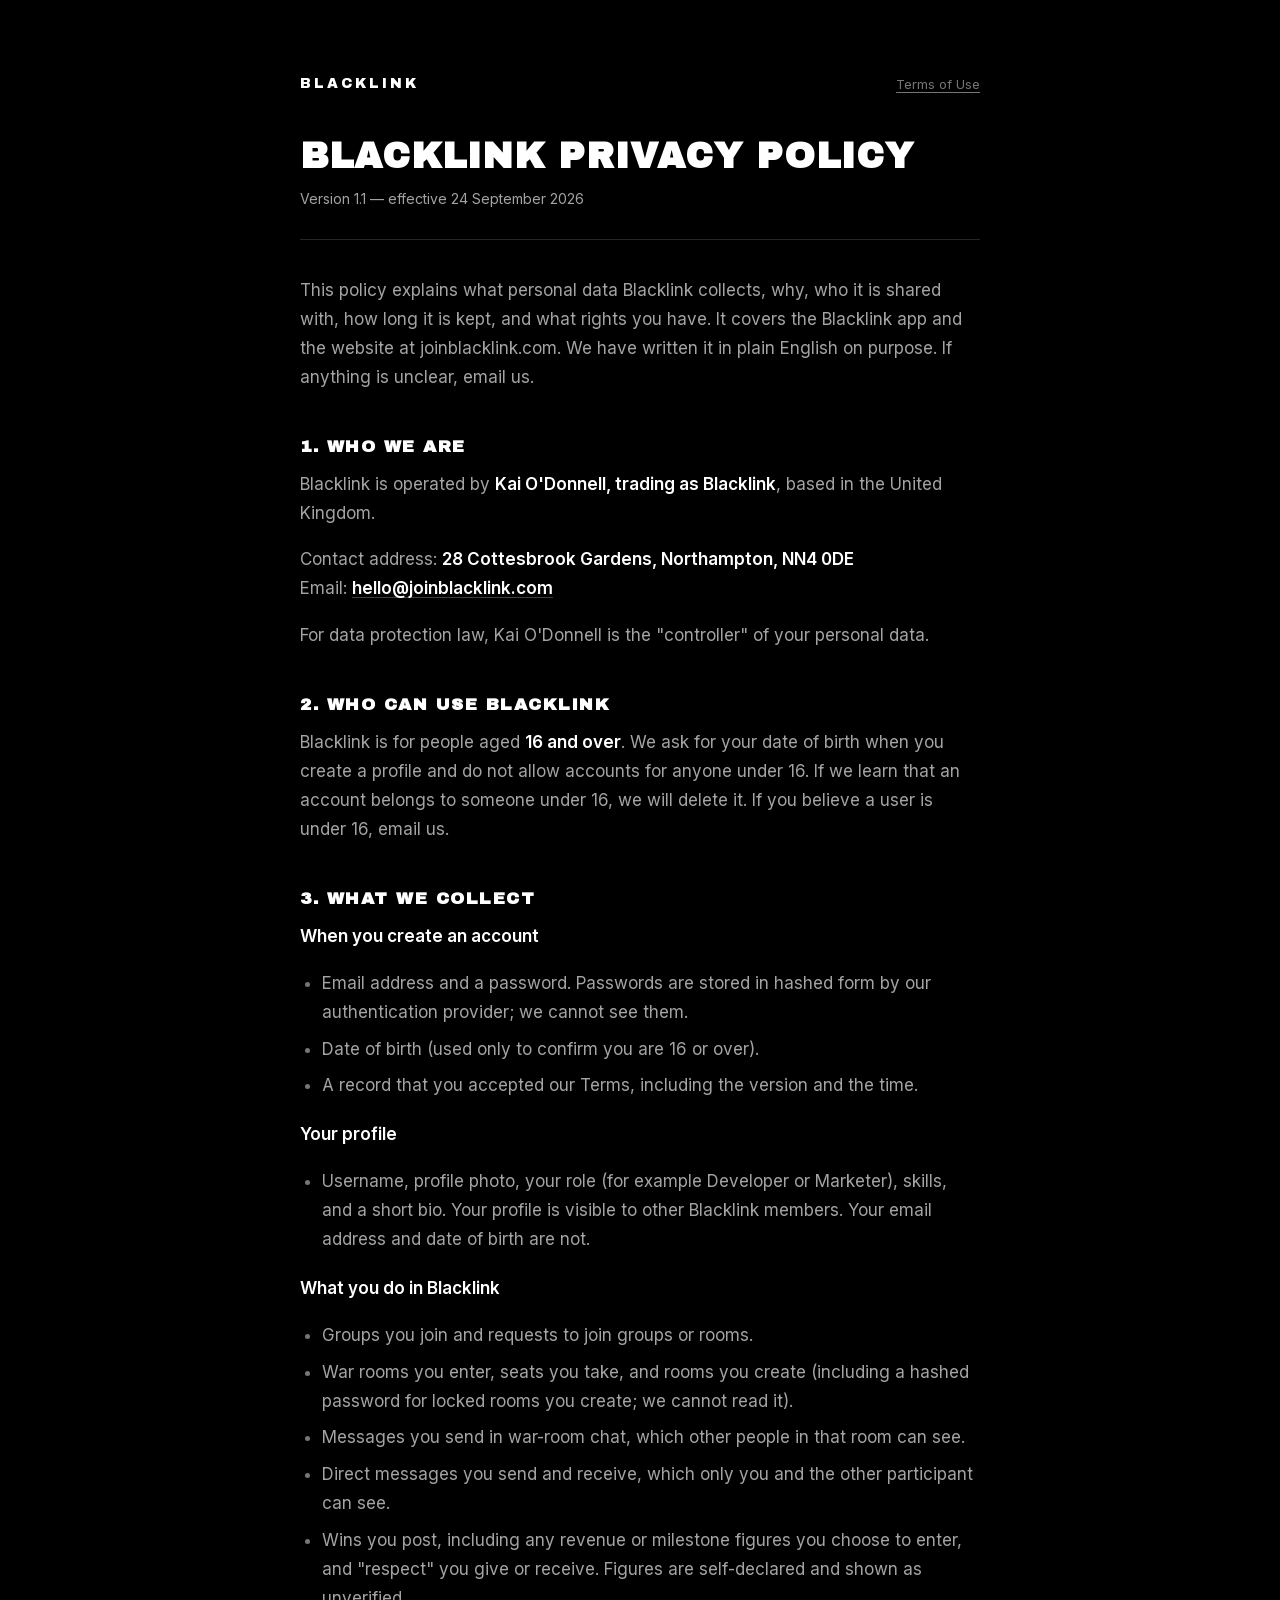
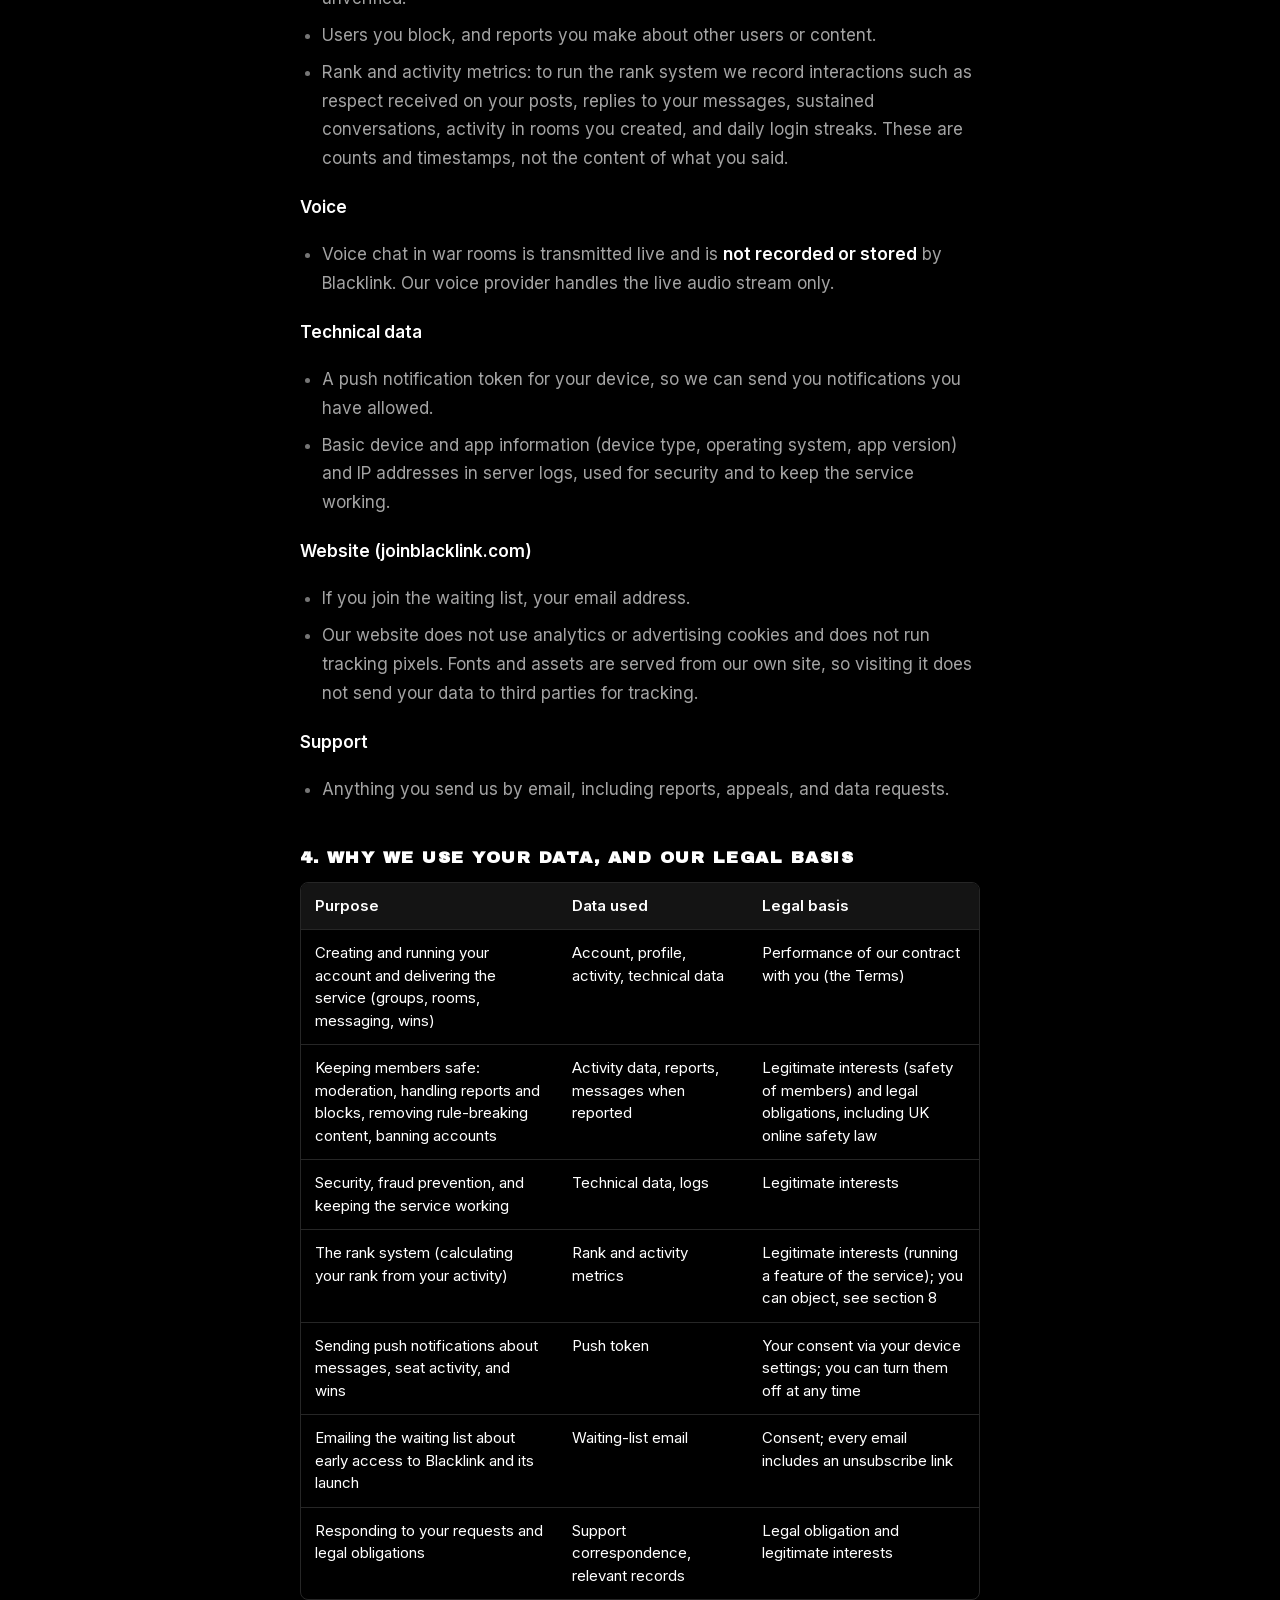
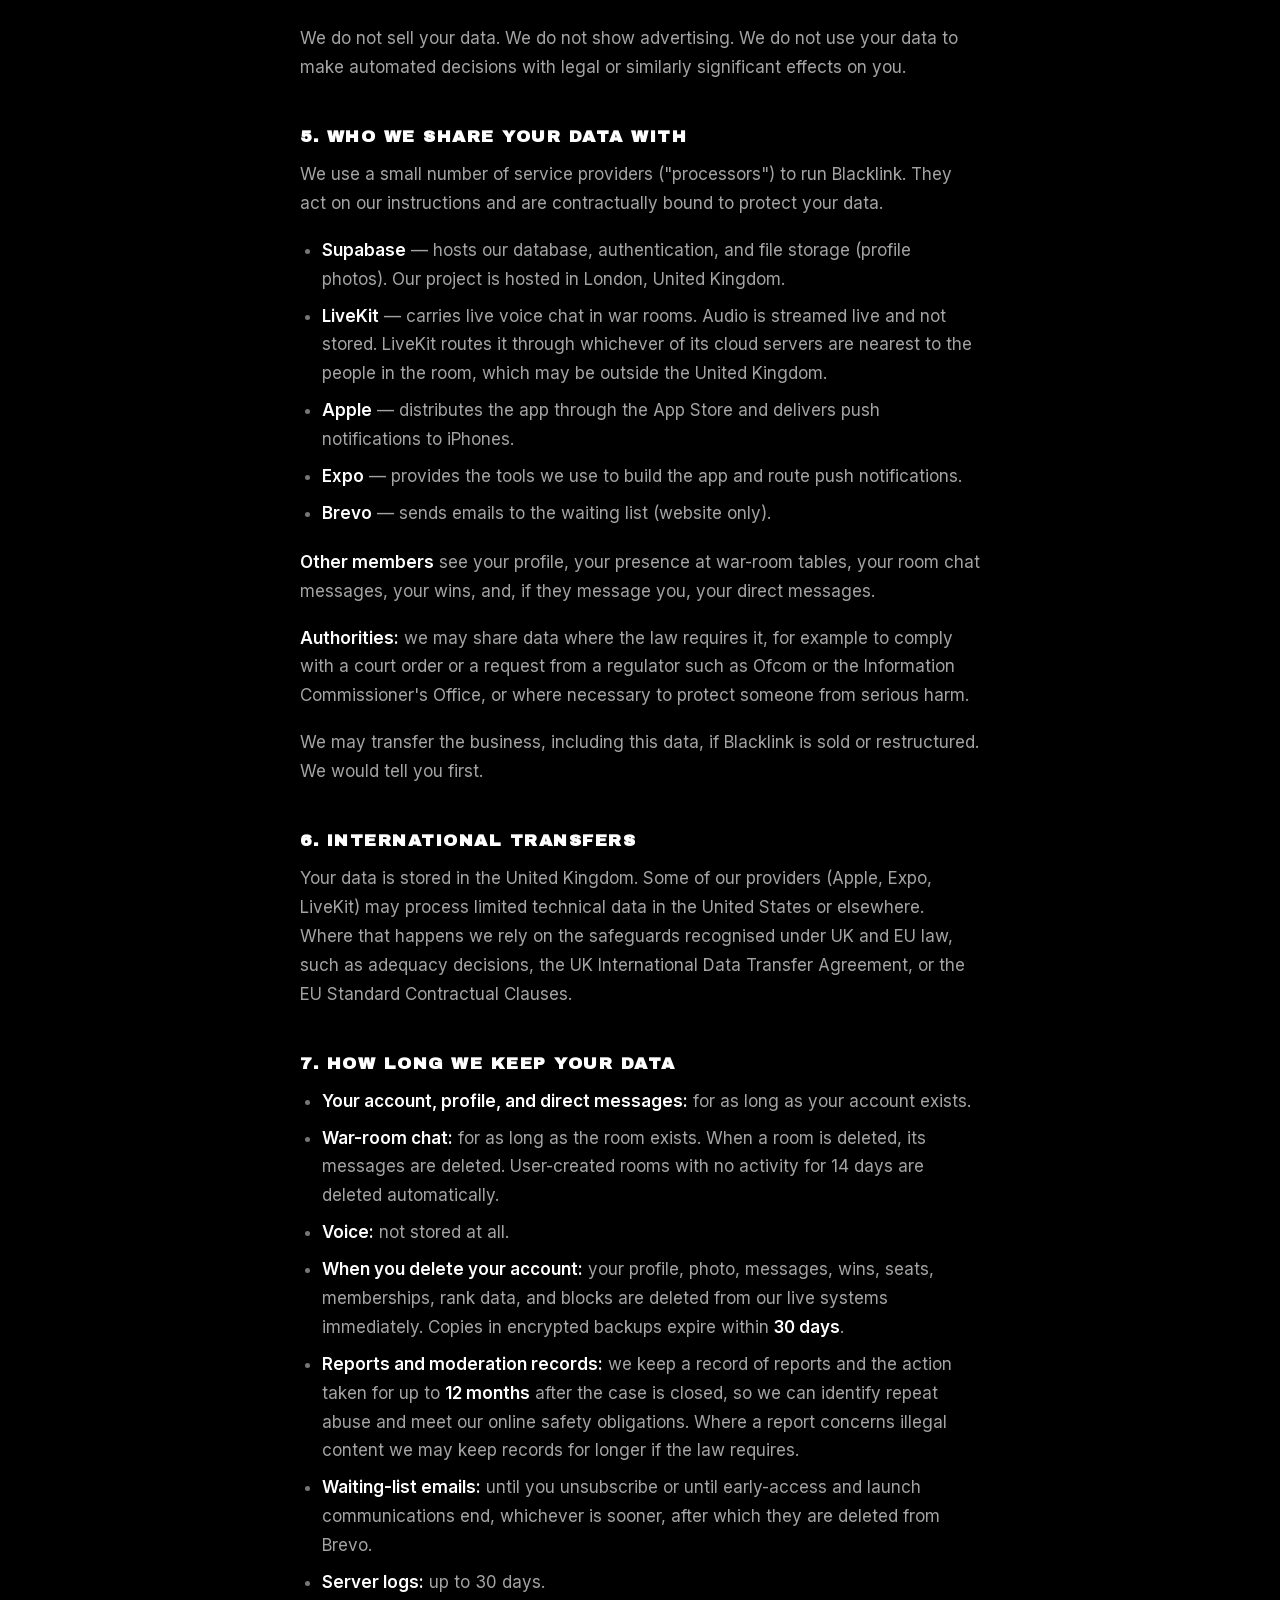
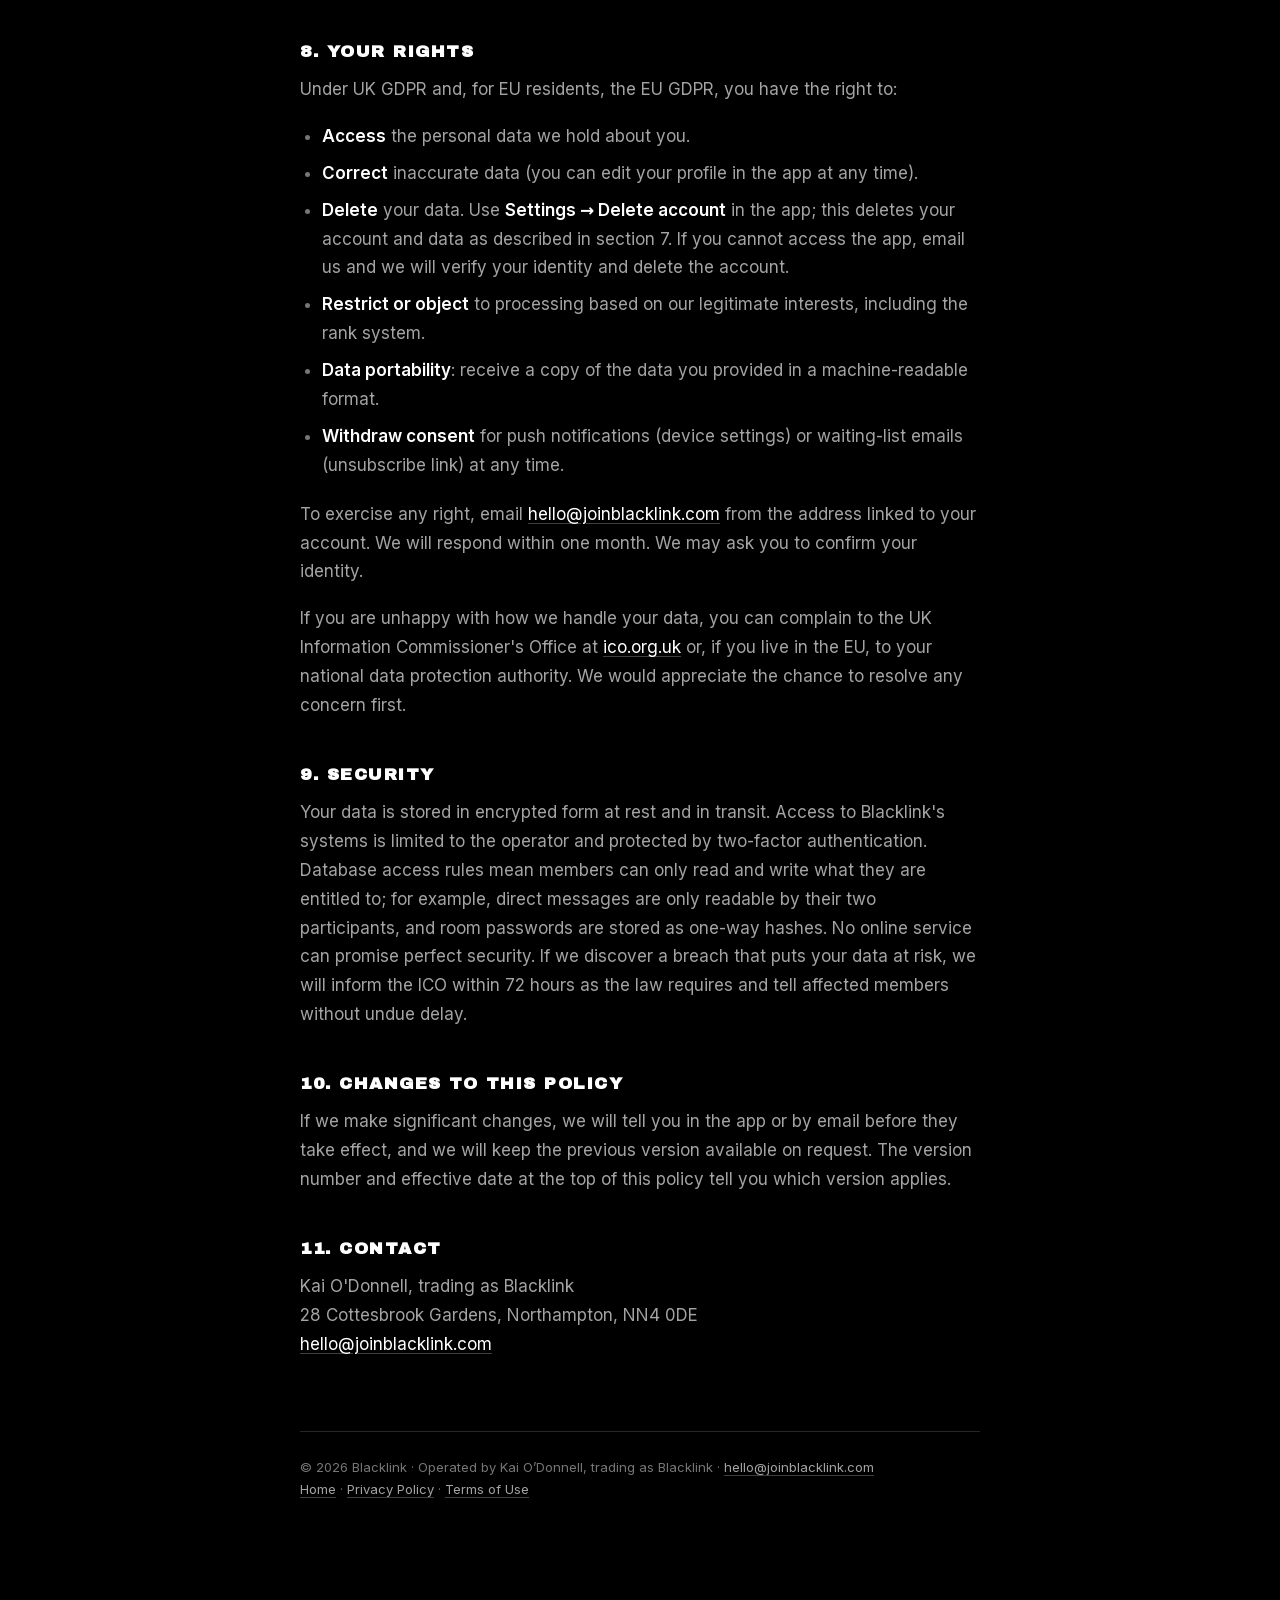
==== commit 2c9c5bd0: "Privacy policy v1.1: cover early-access invites The waitlist purpose now reads "about early access t" ====
--- a/privacy.html
+++ b/privacy.html
@@ -49,7 +49,7 @@
   <main class="wrap">
     <nav class="top"><a class="brand" href="/">Blacklink</a><a class="other" href="/terms">Terms of Use</a></nav>
     <h1>Blacklink Privacy Policy</h1>
-    <p class="meta">Version 1.0 — effective 24 September 2026</p>
+    <p class="meta">Version 1.1 — effective 24 September 2026</p>
 <p>This policy explains what personal data Blacklink collects, why, who it is shared with, how long it is kept, and what rights you have. It covers the Blacklink app and the website at joinblacklink.com. We have written it in plain English on purpose. If anything is unclear, email us.</p>
 <h2>1. Who we are</h2>
 <p>Blacklink is operated by <strong>Kai O'Donnell, trading as Blacklink</strong>, based in the United Kingdom.</p>
@@ -73,7 +73,7 @@
 <p><strong>Support</strong></p>
 <ul><li>Anything you send us by email, including reports, appeals, and data requests.</li></ul>
 <h2>4. Why we use your data, and our legal basis</h2>
-<div class="table-wrap"><table><thead><tr><th>Purpose</th><th>Data used</th><th>Legal basis</th></tr></thead><tbody><tr><td>Creating and running your account and delivering the service (groups, rooms, messaging, wins)</td><td>Account, profile, activity, technical data</td><td>Performance of our contract with you (the Terms)</td></tr><tr><td>Keeping members safe: moderation, handling reports and blocks, removing rule-breaking content, banning accounts</td><td>Activity data, reports, messages when reported</td><td>Legitimate interests (safety of members) and legal obligations, including UK online safety law</td></tr><tr><td>Security, fraud prevention, and keeping the service working</td><td>Technical data, logs</td><td>Legitimate interests</td></tr><tr><td>The rank system (calculating your rank from your activity)</td><td>Rank and activity metrics</td><td>Legitimate interests (running a feature of the service); you can object, see section 8</td></tr><tr><td>Sending push notifications about messages, seat activity, and wins</td><td>Push token</td><td>Your consent via your device settings; you can turn them off at any time</td></tr><tr><td>Emailing the waiting list about Blacklink's launch</td><td>Waiting-list email</td><td>Consent; every email includes an unsubscribe link</td></tr><tr><td>Responding to your requests and legal obligations</td><td>Support correspondence, relevant records</td><td>Legal obligation and legitimate interests</td></tr></tbody></table></div>
+<div class="table-wrap"><table><thead><tr><th>Purpose</th><th>Data used</th><th>Legal basis</th></tr></thead><tbody><tr><td>Creating and running your account and delivering the service (groups, rooms, messaging, wins)</td><td>Account, profile, activity, technical data</td><td>Performance of our contract with you (the Terms)</td></tr><tr><td>Keeping members safe: moderation, handling reports and blocks, removing rule-breaking content, banning accounts</td><td>Activity data, reports, messages when reported</td><td>Legitimate interests (safety of members) and legal obligations, including UK online safety law</td></tr><tr><td>Security, fraud prevention, and keeping the service working</td><td>Technical data, logs</td><td>Legitimate interests</td></tr><tr><td>The rank system (calculating your rank from your activity)</td><td>Rank and activity metrics</td><td>Legitimate interests (running a feature of the service); you can object, see section 8</td></tr><tr><td>Sending push notifications about messages, seat activity, and wins</td><td>Push token</td><td>Your consent via your device settings; you can turn them off at any time</td></tr><tr><td>Emailing the waiting list about early access to Blacklink and its launch</td><td>Waiting-list email</td><td>Consent; every email includes an unsubscribe link</td></tr><tr><td>Responding to your requests and legal obligations</td><td>Support correspondence, relevant records</td><td>Legal obligation and legitimate interests</td></tr></tbody></table></div>
 <p>We do not sell your data. We do not show advertising. We do not use your data to make automated decisions with legal or similarly significant effects on you.</p>
 <h2>5. Who we share your data with</h2>
 <p>We use a small number of service providers ("processors") to run Blacklink. They act on our instructions and are contractually bound to protect your data.</p>
@@ -84,7 +84,7 @@
 <h2>6. International transfers</h2>
 <p>Your data is stored in the United Kingdom. Some of our providers (Apple, Expo, LiveKit) may process limited technical data in the United States or elsewhere. Where that happens we rely on the safeguards recognised under UK and EU law, such as adequacy decisions, the UK International Data Transfer Agreement, or the EU Standard Contractual Clauses.</p>
 <h2>7. How long we keep your data</h2>
-<ul><li><strong>Your account, profile, and direct messages:</strong> for as long as your account exists.</li><li><strong>War-room chat:</strong> for as long as the room exists. When a room is deleted, its messages are deleted. User-created rooms with no activity for 14 days are deleted automatically.</li><li><strong>Voice:</strong> not stored at all.</li><li><strong>When you delete your account:</strong> your profile, photo, messages, wins, seats, memberships, rank data, and blocks are deleted from our live systems immediately. Copies in encrypted backups expire within <strong>30 days</strong>.</li><li><strong>Reports and moderation records:</strong> we keep a record of reports and the action taken for up to <strong>12 months</strong> after the case is closed, so we can identify repeat abuse and meet our online safety obligations. Where a report concerns illegal content we may keep records for longer if the law requires.</li><li><strong>Waiting-list emails:</strong> until you unsubscribe or until launch communications end, whichever is sooner, after which they are deleted from Brevo.</li><li><strong>Server logs:</strong> up to 30 days.</li></ul>
+<ul><li><strong>Your account, profile, and direct messages:</strong> for as long as your account exists.</li><li><strong>War-room chat:</strong> for as long as the room exists. When a room is deleted, its messages are deleted. User-created rooms with no activity for 14 days are deleted automatically.</li><li><strong>Voice:</strong> not stored at all.</li><li><strong>When you delete your account:</strong> your profile, photo, messages, wins, seats, memberships, rank data, and blocks are deleted from our live systems immediately. Copies in encrypted backups expire within <strong>30 days</strong>.</li><li><strong>Reports and moderation records:</strong> we keep a record of reports and the action taken for up to <strong>12 months</strong> after the case is closed, so we can identify repeat abuse and meet our online safety obligations. Where a report concerns illegal content we may keep records for longer if the law requires.</li><li><strong>Waiting-list emails:</strong> until you unsubscribe or until early-access and launch communications end, whichever is sooner, after which they are deleted from Brevo.</li><li><strong>Server logs:</strong> up to 30 days.</li></ul>
 <h2>8. Your rights</h2>
 <p>Under UK GDPR and, for EU residents, the EU GDPR, you have the right to:</p>
 <ul><li><strong>Access</strong> the personal data we hold about you.</li><li><strong>Correct</strong> inaccurate data (you can edit your profile in the app at any time).</li><li><strong>Delete</strong> your data. Use <strong>Settings → Delete account</strong> in the app; this deletes your account and data as described in section 7. If you cannot access the app, email us and we will verify your identity and delete the account.</li><li><strong>Restrict or object</strong> to processing based on our legitimate interests, including the rank system.</li><li><strong>Data portability</strong>: receive a copy of the data you provided in a machine-readable format.</li><li><strong>Withdraw consent</strong> for push notifications (device settings) or waiting-list emails (unsubscribe link) at any time.</li></ul>
--- a/fonts/fonts.css
+++ b/fonts/fonts.css
@@ -4,26 +4,26 @@
   font-style: normal;
   font-weight: 400;
   font-display: swap;
-  src: url('fonts/ArchivoBlack-400.woff2') format('woff2');
+  src: url('ArchivoBlack-400.woff2') format('woff2');
 }
 @font-face {
   font-family: 'Inter';
   font-style: normal;
   font-weight: 400;
   font-display: swap;
-  src: url('fonts/Inter-400.woff2') format('woff2');
+  src: url('Inter-400.woff2') format('woff2');
 }
 @font-face {
   font-family: 'Inter';
   font-style: normal;
   font-weight: 500;
   font-display: swap;
-  src: url('fonts/Inter-500.woff2') format('woff2');
+  src: url('Inter-500.woff2') format('woff2');
 }
 @font-face {
   font-family: 'Inter';
   font-style: normal;
   font-weight: 600;
   font-display: swap;
-  src: url('fonts/Inter-600.woff2') format('woff2');
+  src: url('Inter-600.woff2') format('woff2');
 }
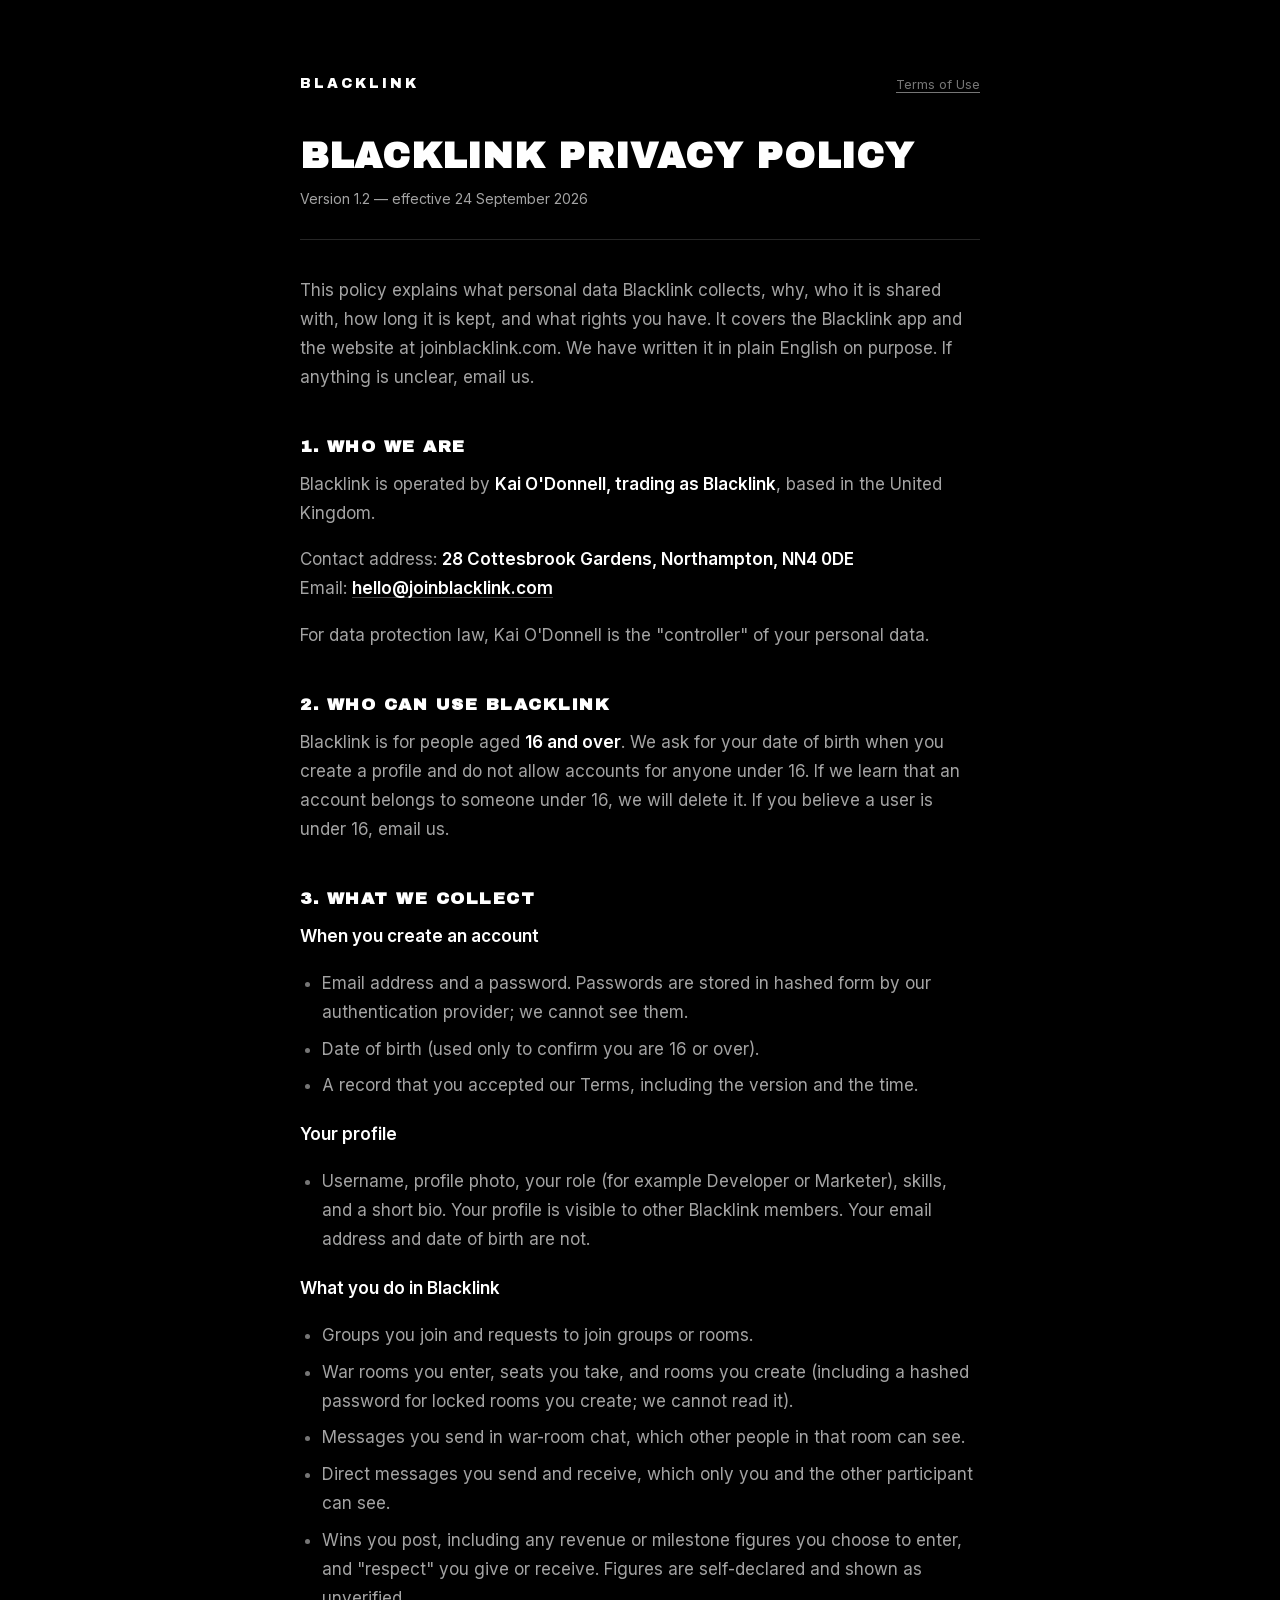
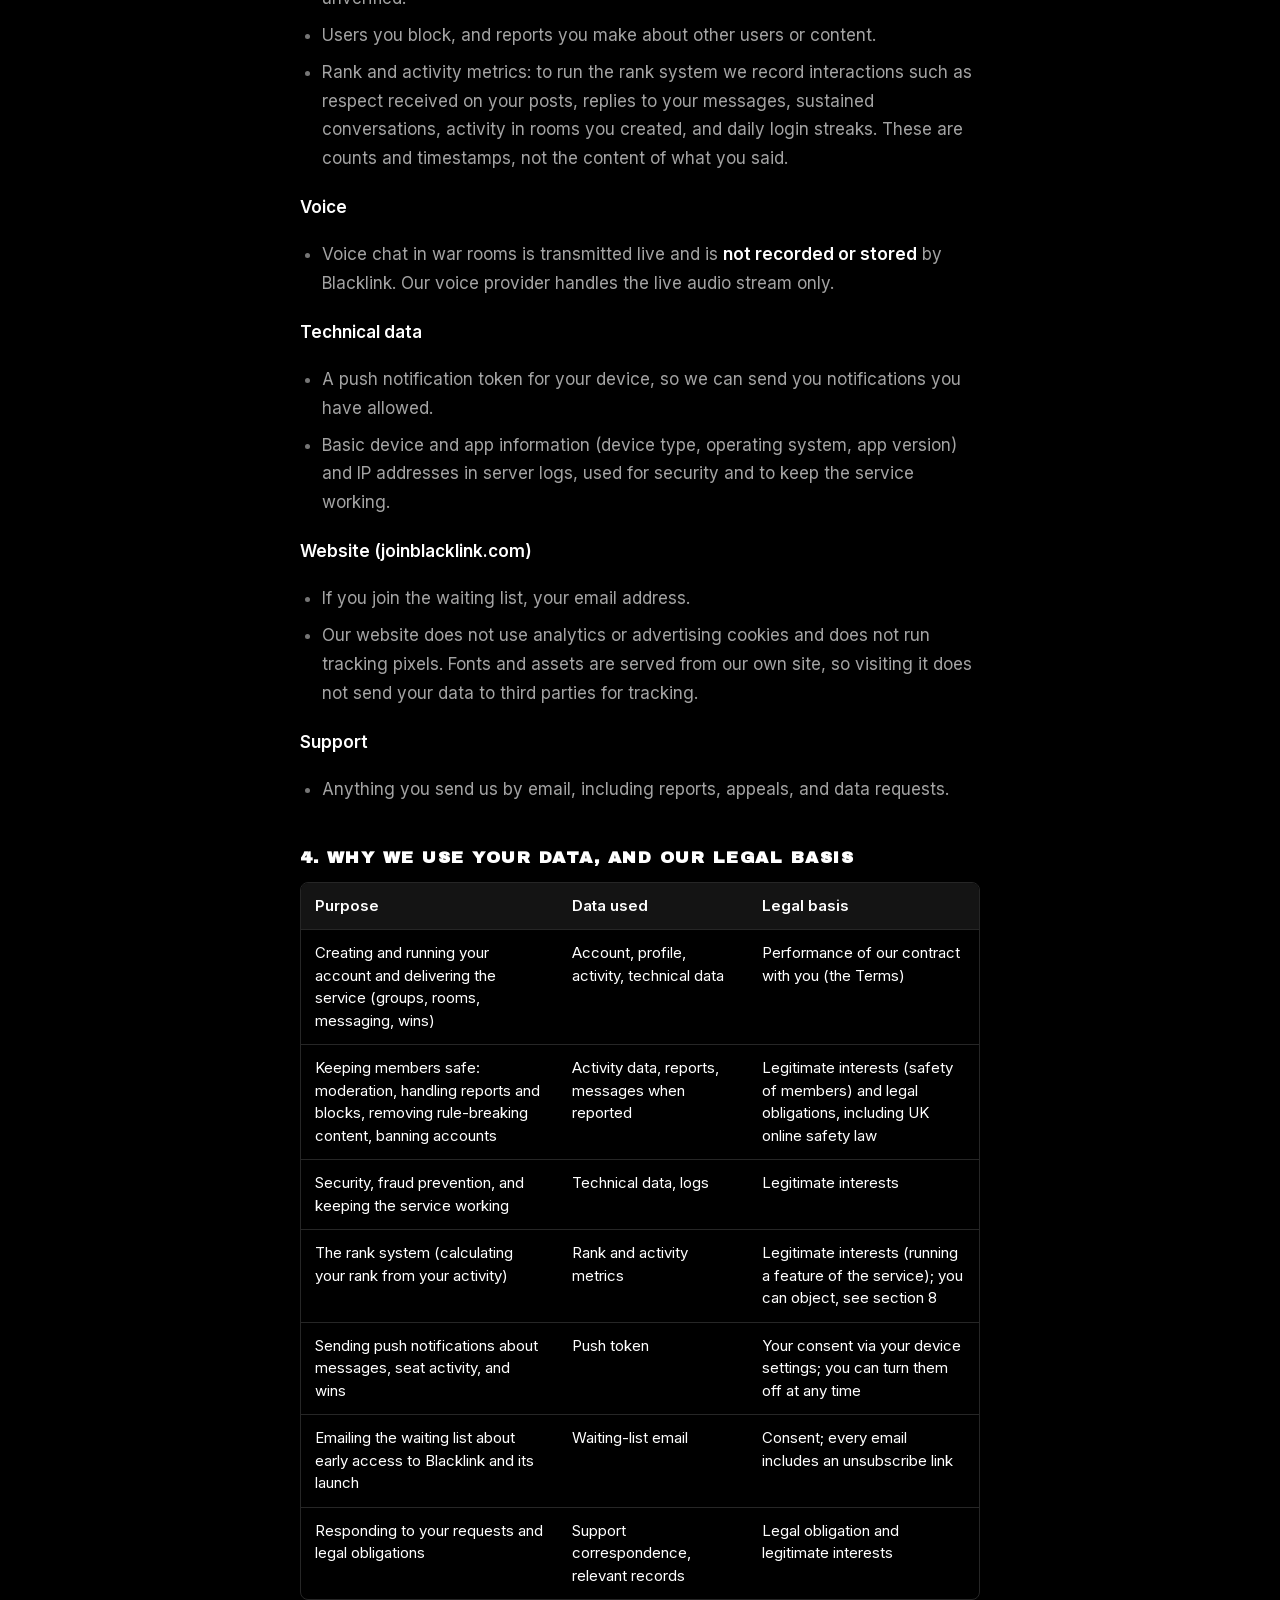
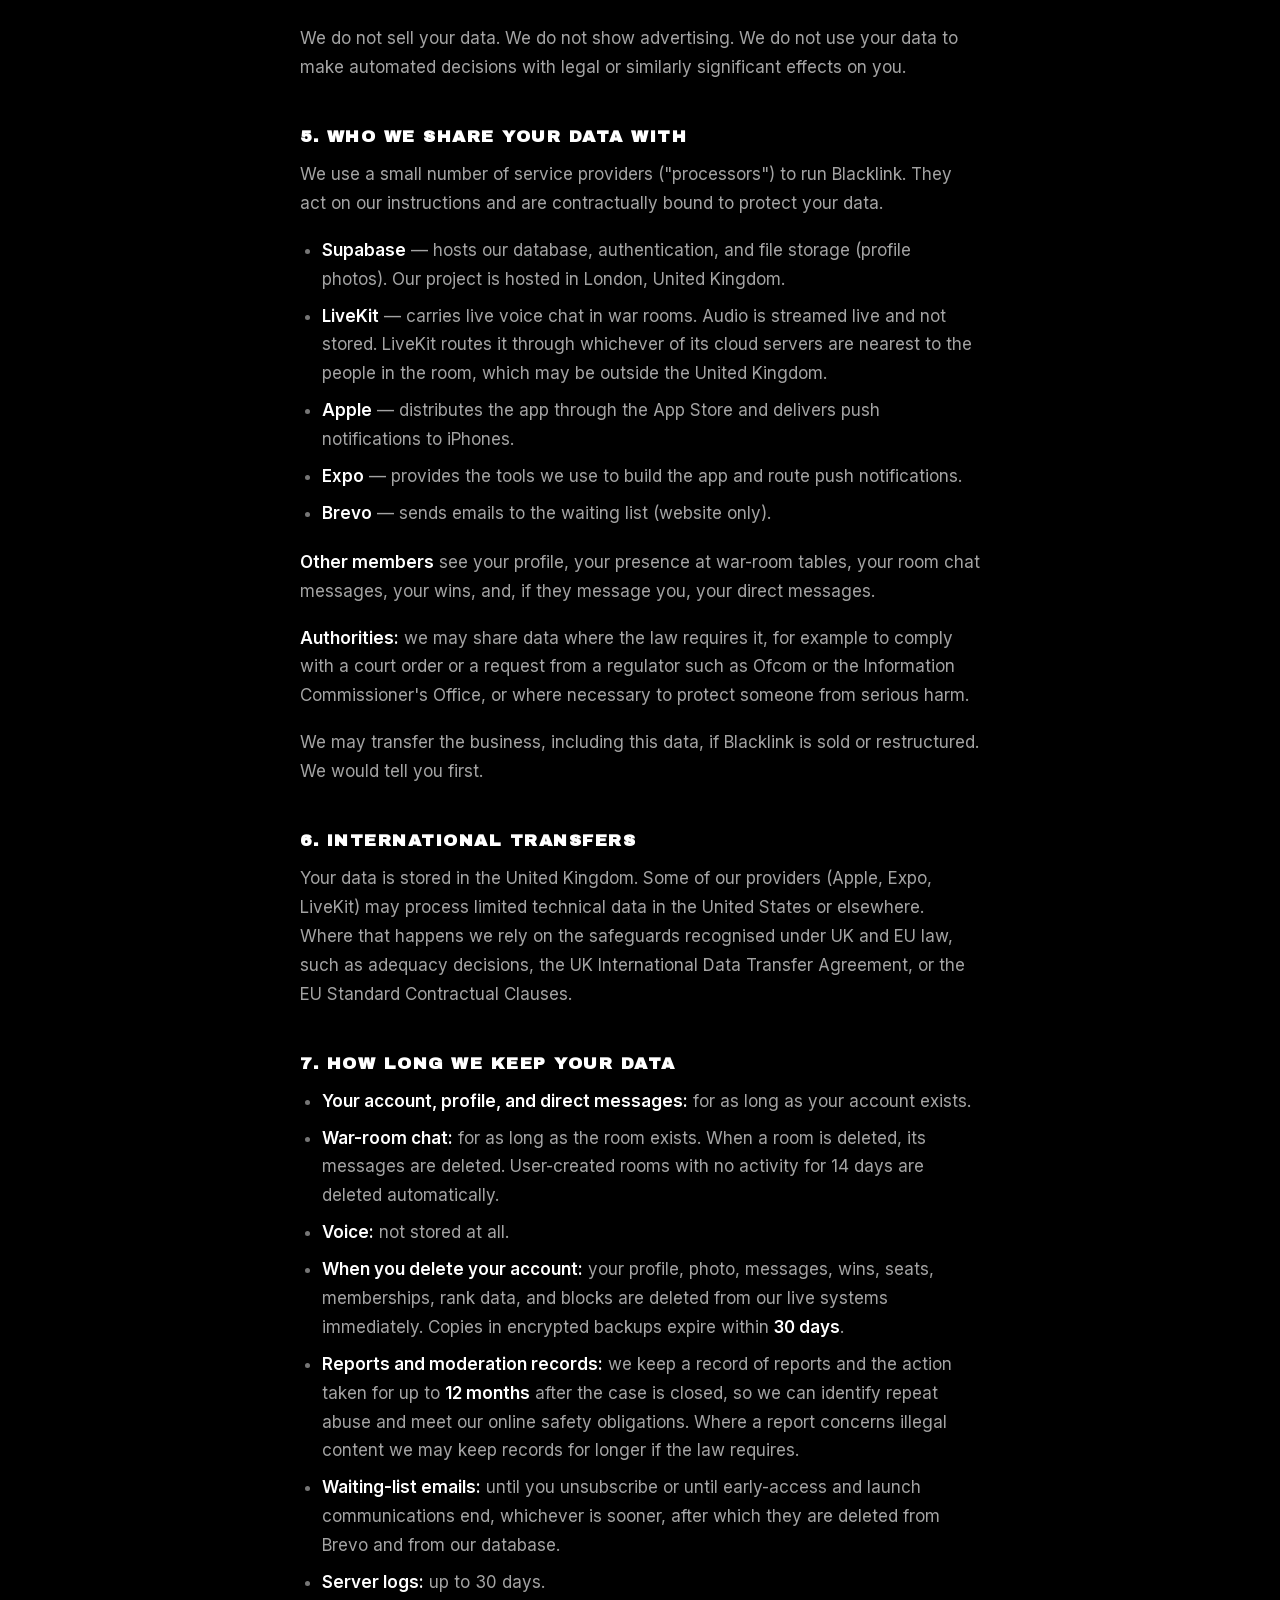
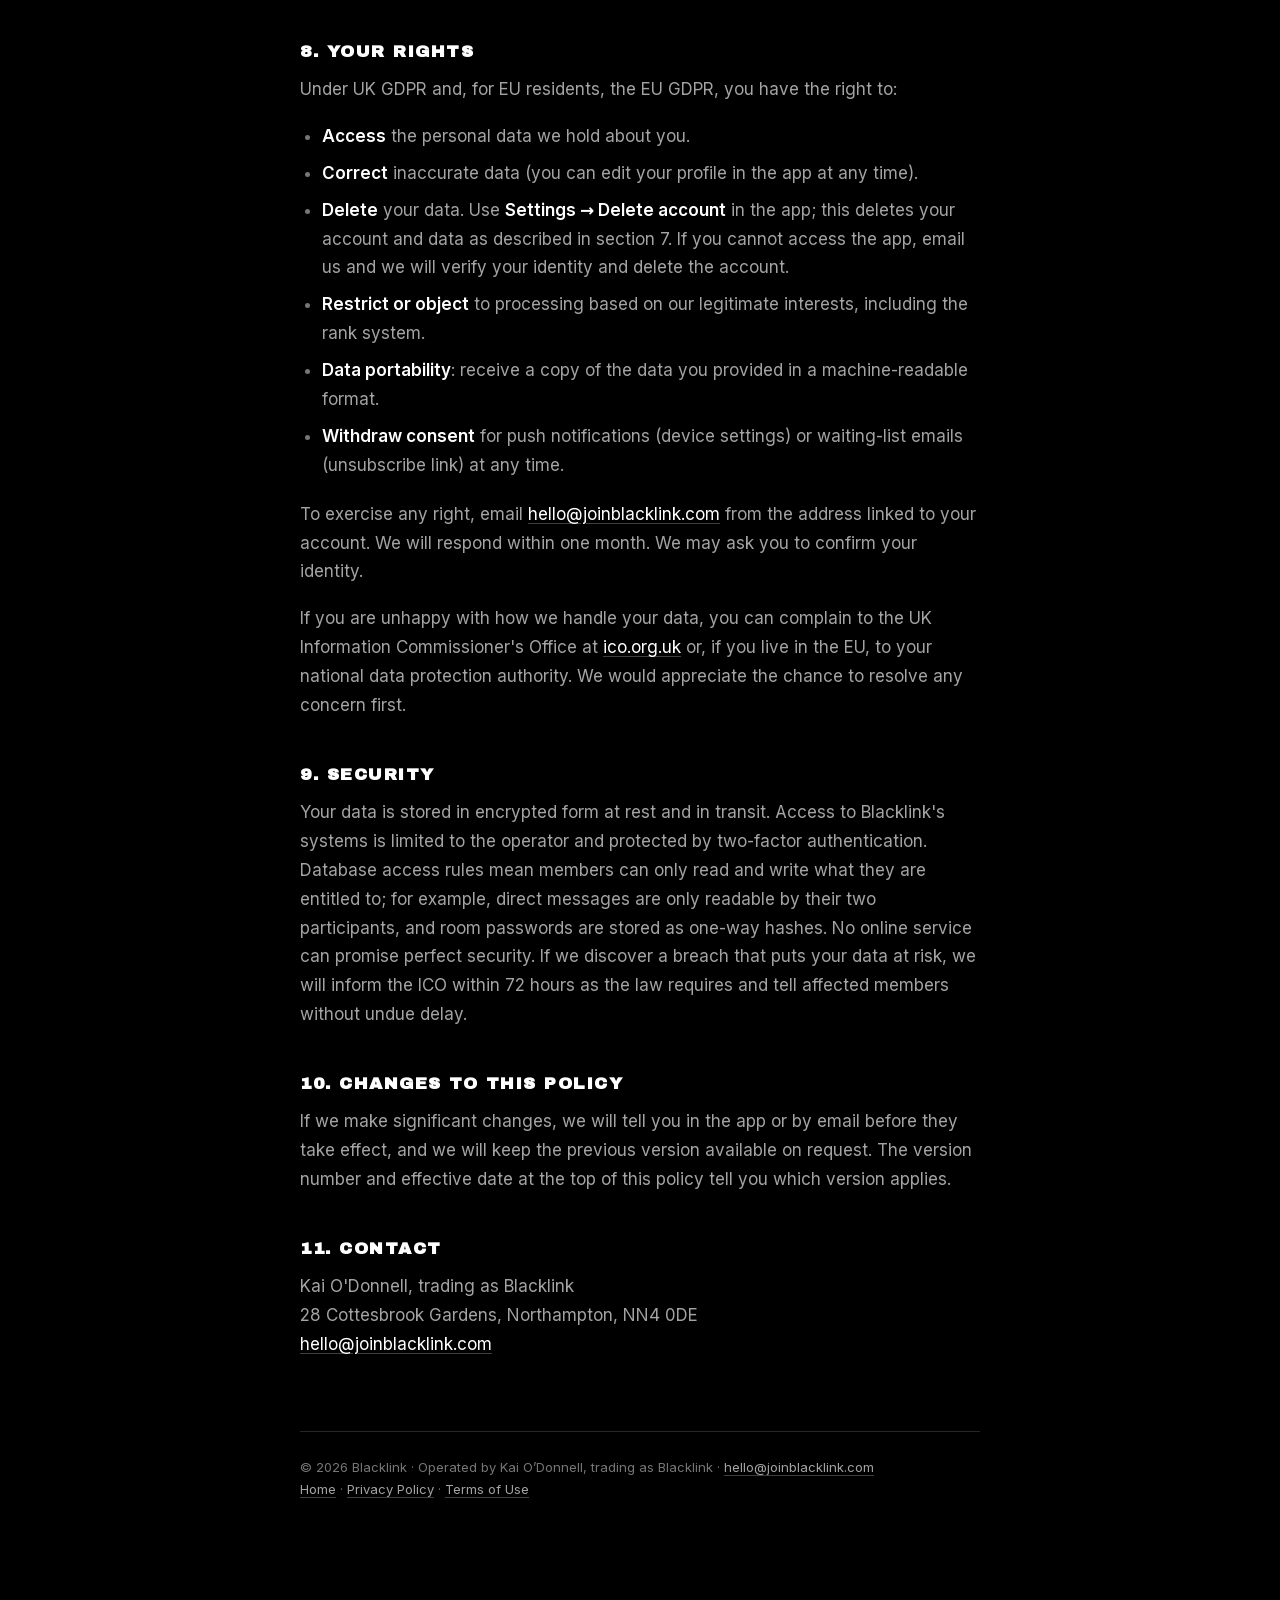
==== commit 3fb57040: "Privacy policy v1.2: waitlist emails are also held in our database Retention line now says waitlist " ====
--- a/privacy.html
+++ b/privacy.html
@@ -49,7 +49,7 @@
   <main class="wrap">
     <nav class="top"><a class="brand" href="/">Blacklink</a><a class="other" href="/terms">Terms of Use</a></nav>
     <h1>Blacklink Privacy Policy</h1>
-    <p class="meta">Version 1.1 — effective 24 September 2026</p>
+    <p class="meta">Version 1.2 — effective 24 September 2026</p>
 <p>This policy explains what personal data Blacklink collects, why, who it is shared with, how long it is kept, and what rights you have. It covers the Blacklink app and the website at joinblacklink.com. We have written it in plain English on purpose. If anything is unclear, email us.</p>
 <h2>1. Who we are</h2>
 <p>Blacklink is operated by <strong>Kai O'Donnell, trading as Blacklink</strong>, based in the United Kingdom.</p>
@@ -84,7 +84,7 @@
 <h2>6. International transfers</h2>
 <p>Your data is stored in the United Kingdom. Some of our providers (Apple, Expo, LiveKit) may process limited technical data in the United States or elsewhere. Where that happens we rely on the safeguards recognised under UK and EU law, such as adequacy decisions, the UK International Data Transfer Agreement, or the EU Standard Contractual Clauses.</p>
 <h2>7. How long we keep your data</h2>
-<ul><li><strong>Your account, profile, and direct messages:</strong> for as long as your account exists.</li><li><strong>War-room chat:</strong> for as long as the room exists. When a room is deleted, its messages are deleted. User-created rooms with no activity for 14 days are deleted automatically.</li><li><strong>Voice:</strong> not stored at all.</li><li><strong>When you delete your account:</strong> your profile, photo, messages, wins, seats, memberships, rank data, and blocks are deleted from our live systems immediately. Copies in encrypted backups expire within <strong>30 days</strong>.</li><li><strong>Reports and moderation records:</strong> we keep a record of reports and the action taken for up to <strong>12 months</strong> after the case is closed, so we can identify repeat abuse and meet our online safety obligations. Where a report concerns illegal content we may keep records for longer if the law requires.</li><li><strong>Waiting-list emails:</strong> until you unsubscribe or until early-access and launch communications end, whichever is sooner, after which they are deleted from Brevo.</li><li><strong>Server logs:</strong> up to 30 days.</li></ul>
+<ul><li><strong>Your account, profile, and direct messages:</strong> for as long as your account exists.</li><li><strong>War-room chat:</strong> for as long as the room exists. When a room is deleted, its messages are deleted. User-created rooms with no activity for 14 days are deleted automatically.</li><li><strong>Voice:</strong> not stored at all.</li><li><strong>When you delete your account:</strong> your profile, photo, messages, wins, seats, memberships, rank data, and blocks are deleted from our live systems immediately. Copies in encrypted backups expire within <strong>30 days</strong>.</li><li><strong>Reports and moderation records:</strong> we keep a record of reports and the action taken for up to <strong>12 months</strong> after the case is closed, so we can identify repeat abuse and meet our online safety obligations. Where a report concerns illegal content we may keep records for longer if the law requires.</li><li><strong>Waiting-list emails:</strong> until you unsubscribe or until early-access and launch communications end, whichever is sooner, after which they are deleted from Brevo and from our database.</li><li><strong>Server logs:</strong> up to 30 days.</li></ul>
 <h2>8. Your rights</h2>
 <p>Under UK GDPR and, for EU residents, the EU GDPR, you have the right to:</p>
 <ul><li><strong>Access</strong> the personal data we hold about you.</li><li><strong>Correct</strong> inaccurate data (you can edit your profile in the app at any time).</li><li><strong>Delete</strong> your data. Use <strong>Settings → Delete account</strong> in the app; this deletes your account and data as described in section 7. If you cannot access the app, email us and we will verify your identity and delete the account.</li><li><strong>Restrict or object</strong> to processing based on our legitimate interests, including the rank system.</li><li><strong>Data portability</strong>: receive a copy of the data you provided in a machine-readable format.</li><li><strong>Withdraw consent</strong> for push notifications (device settings) or waiting-list emails (unsubscribe link) at any time.</li></ul>
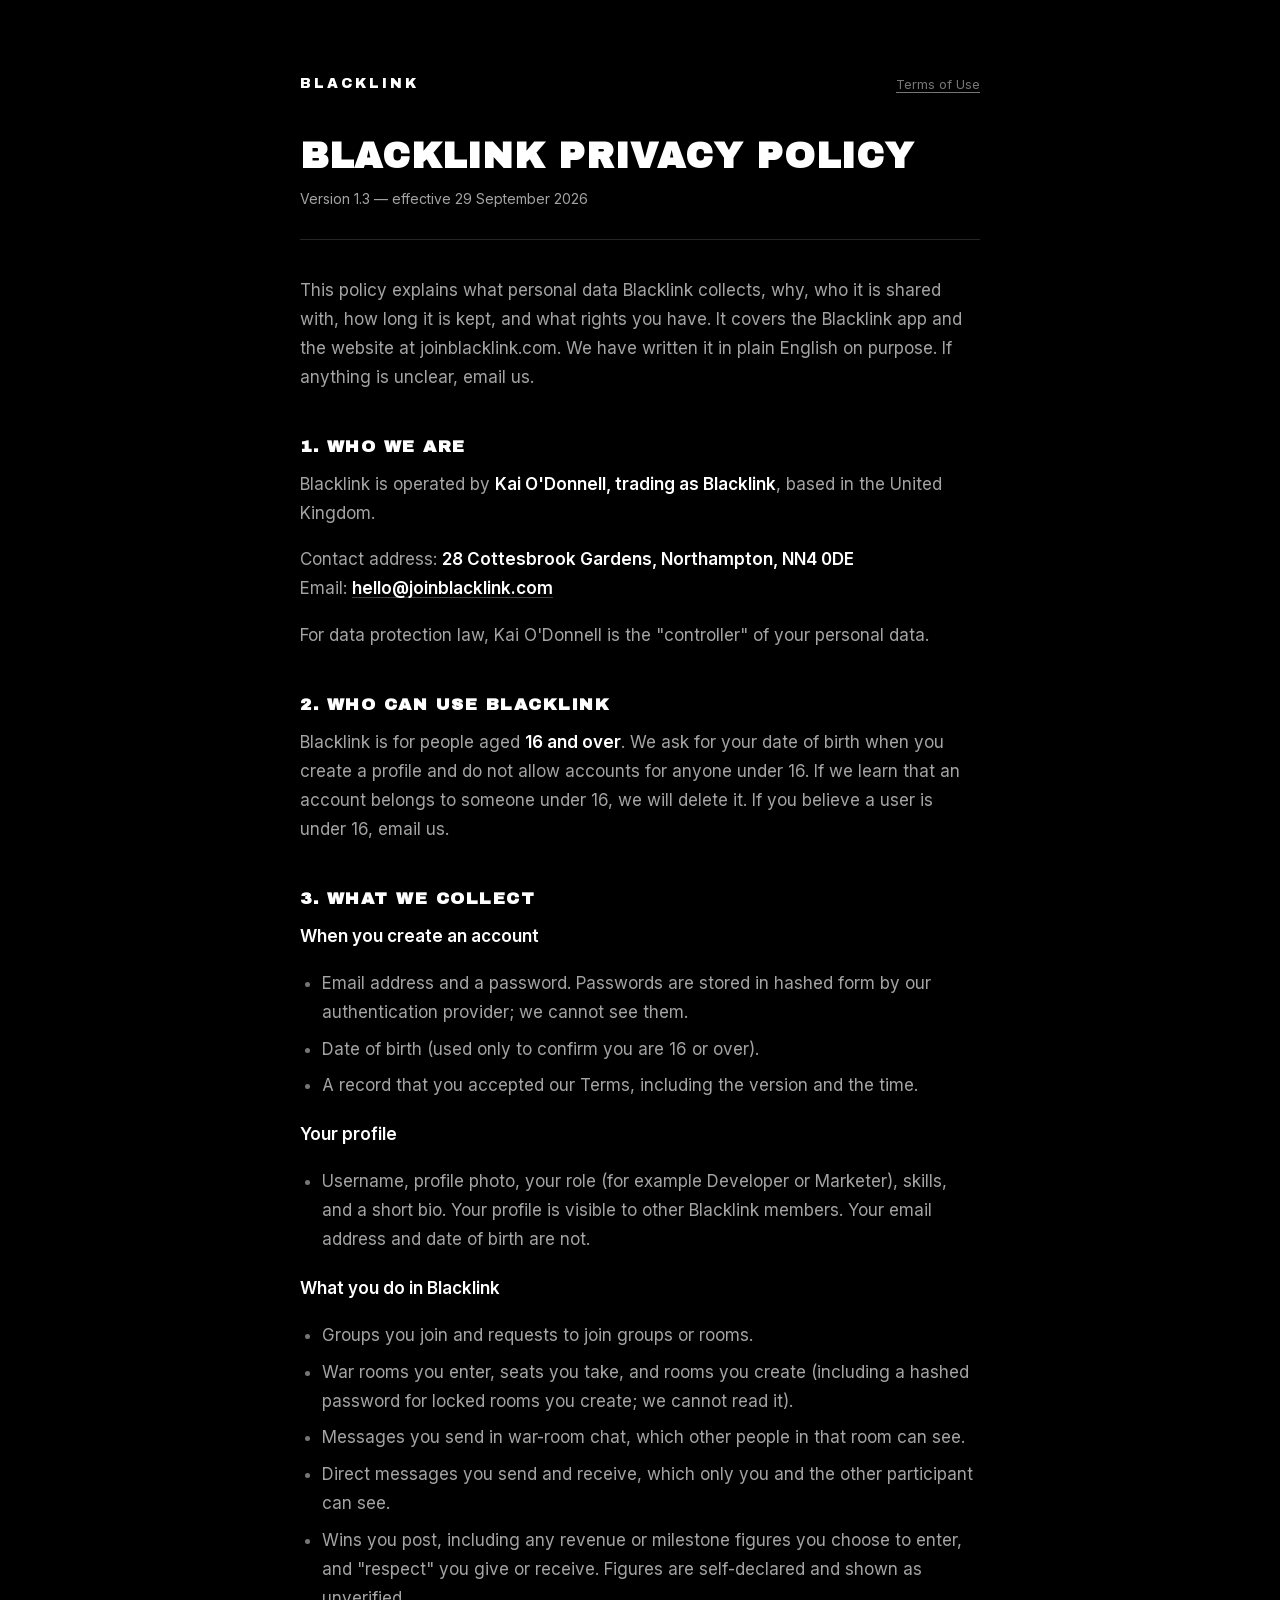
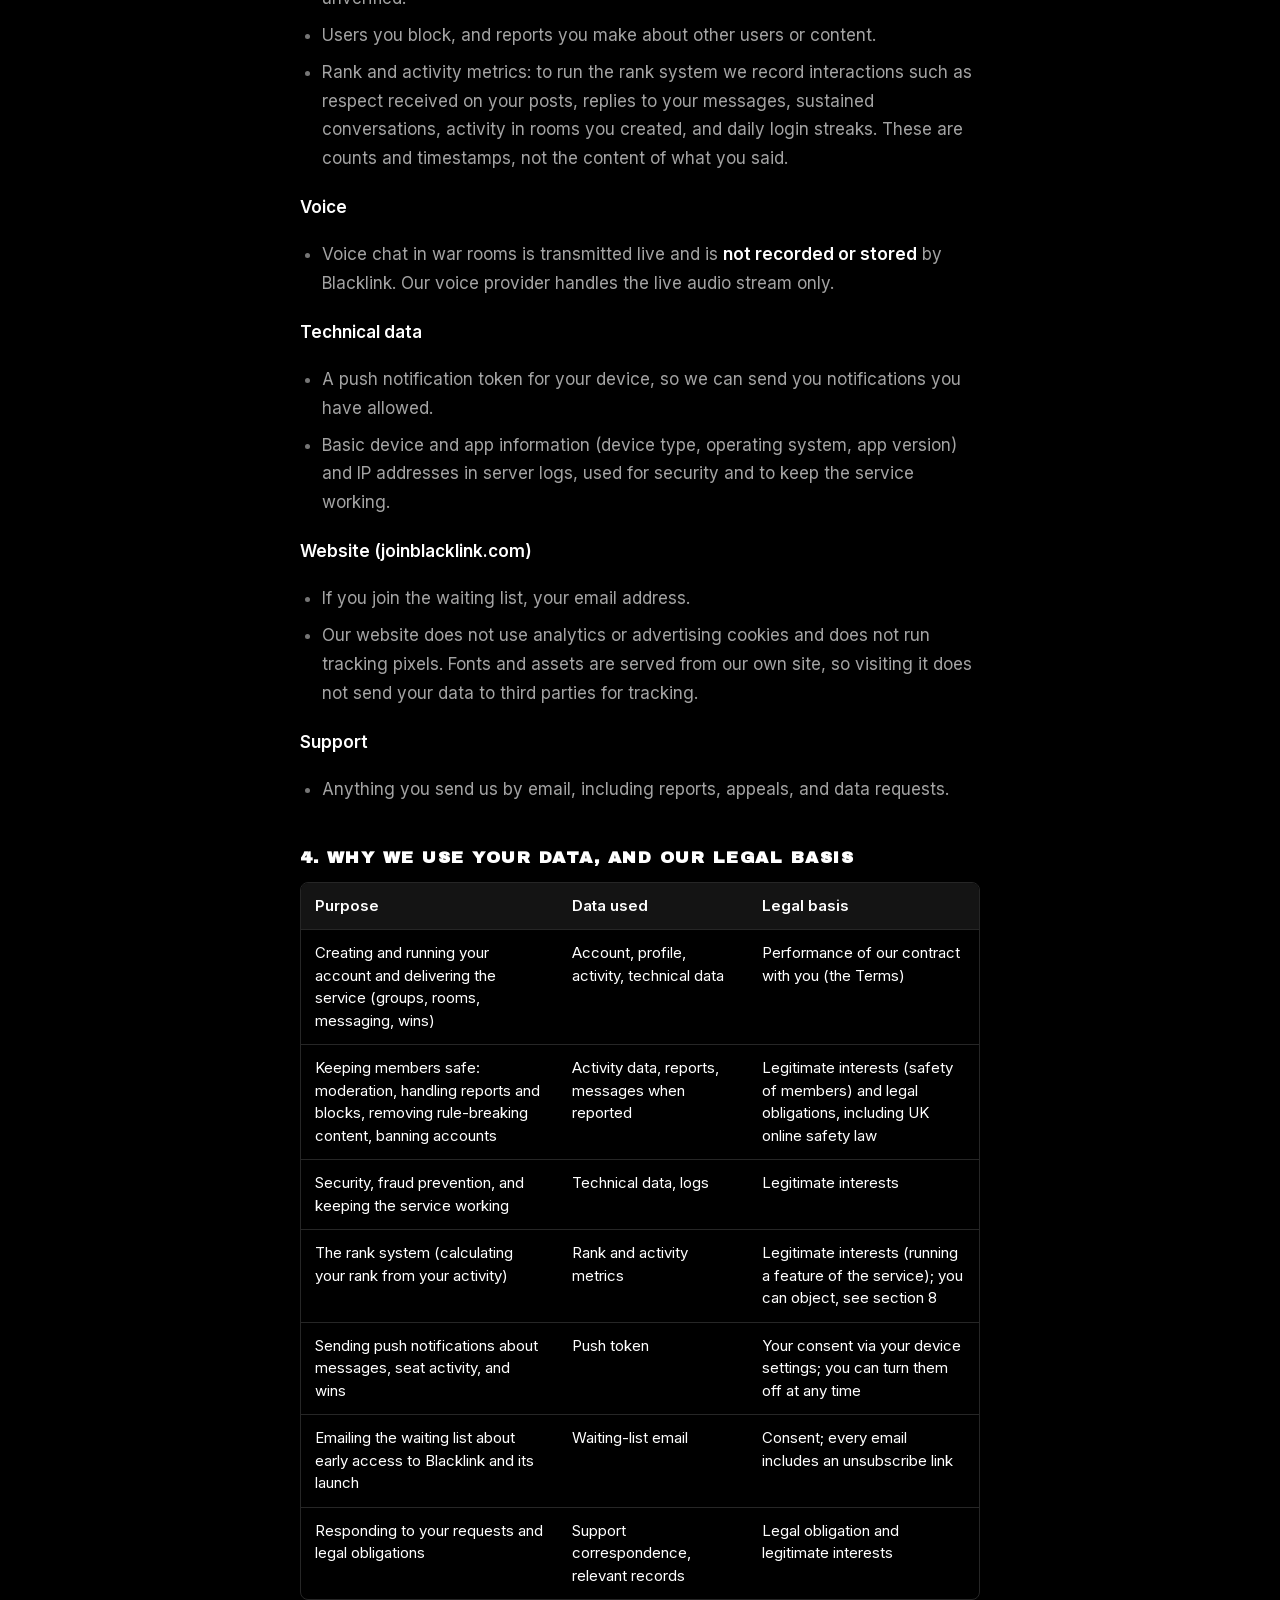
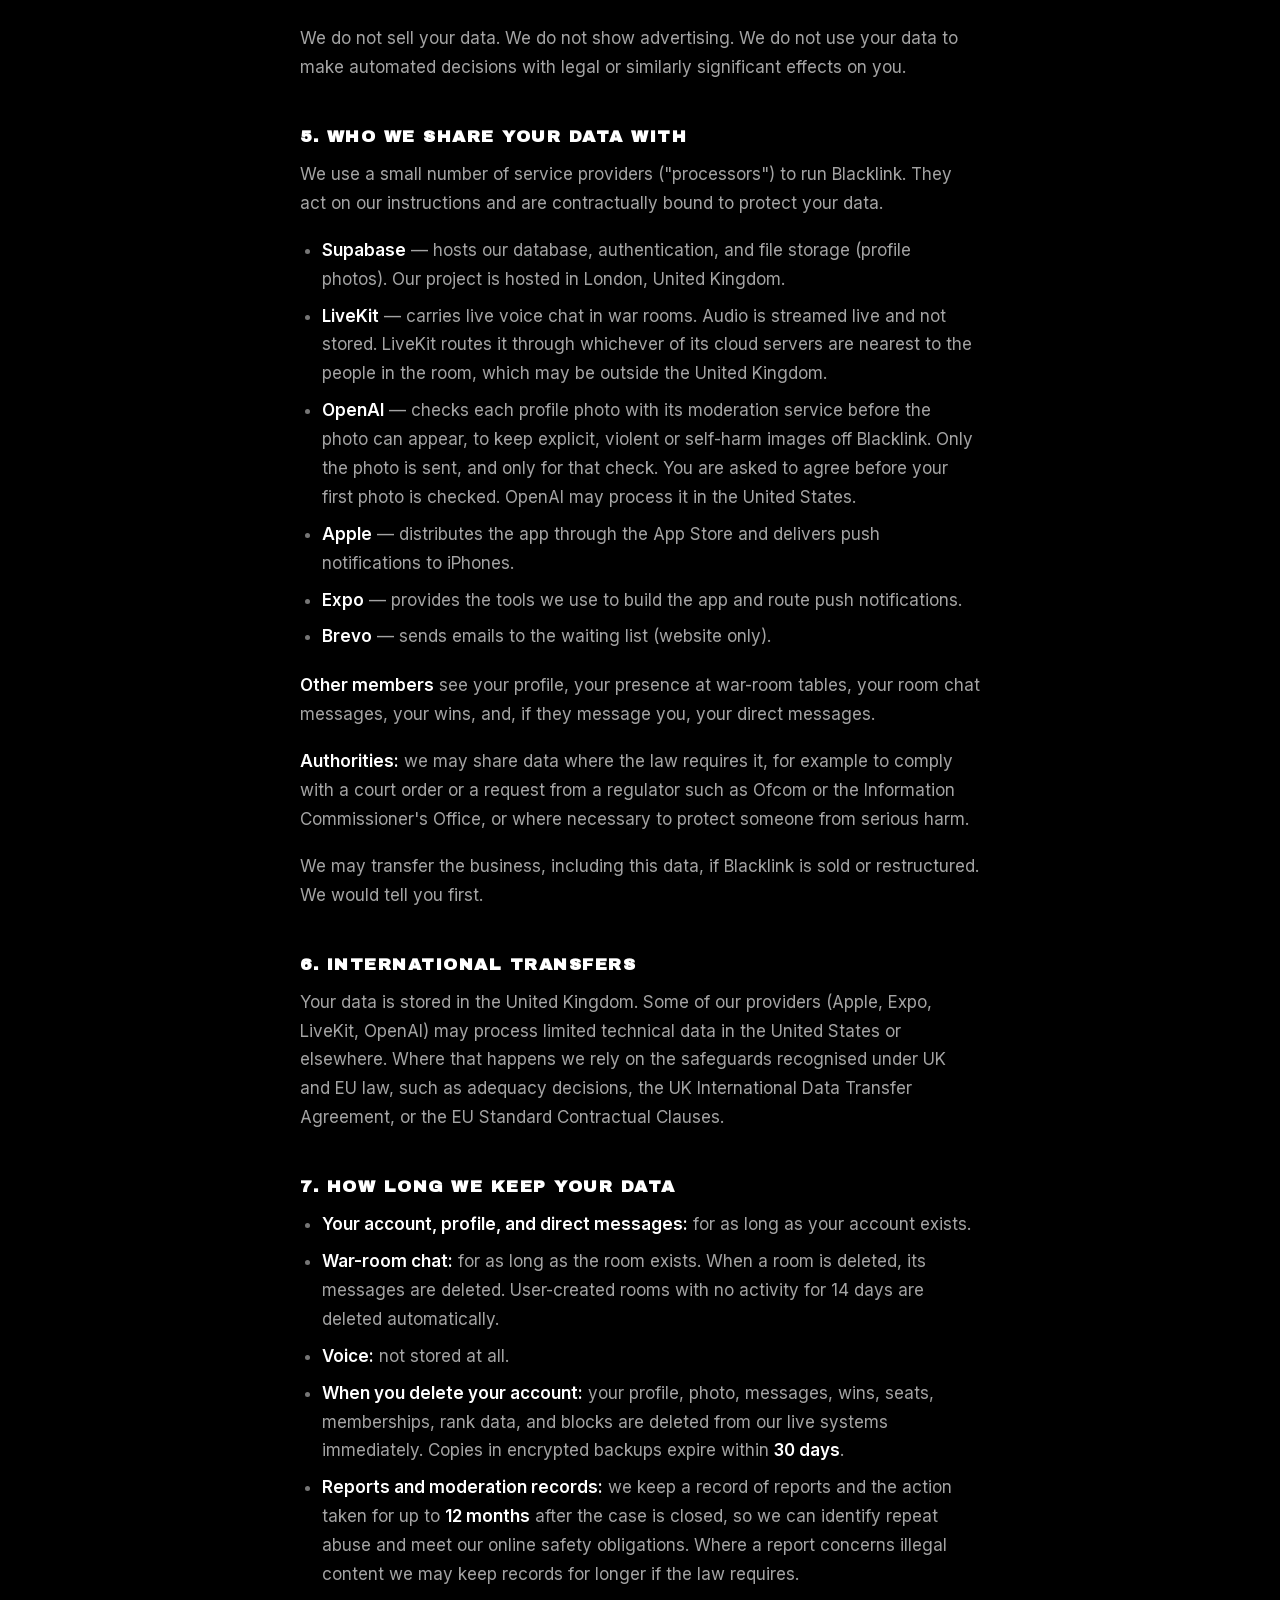
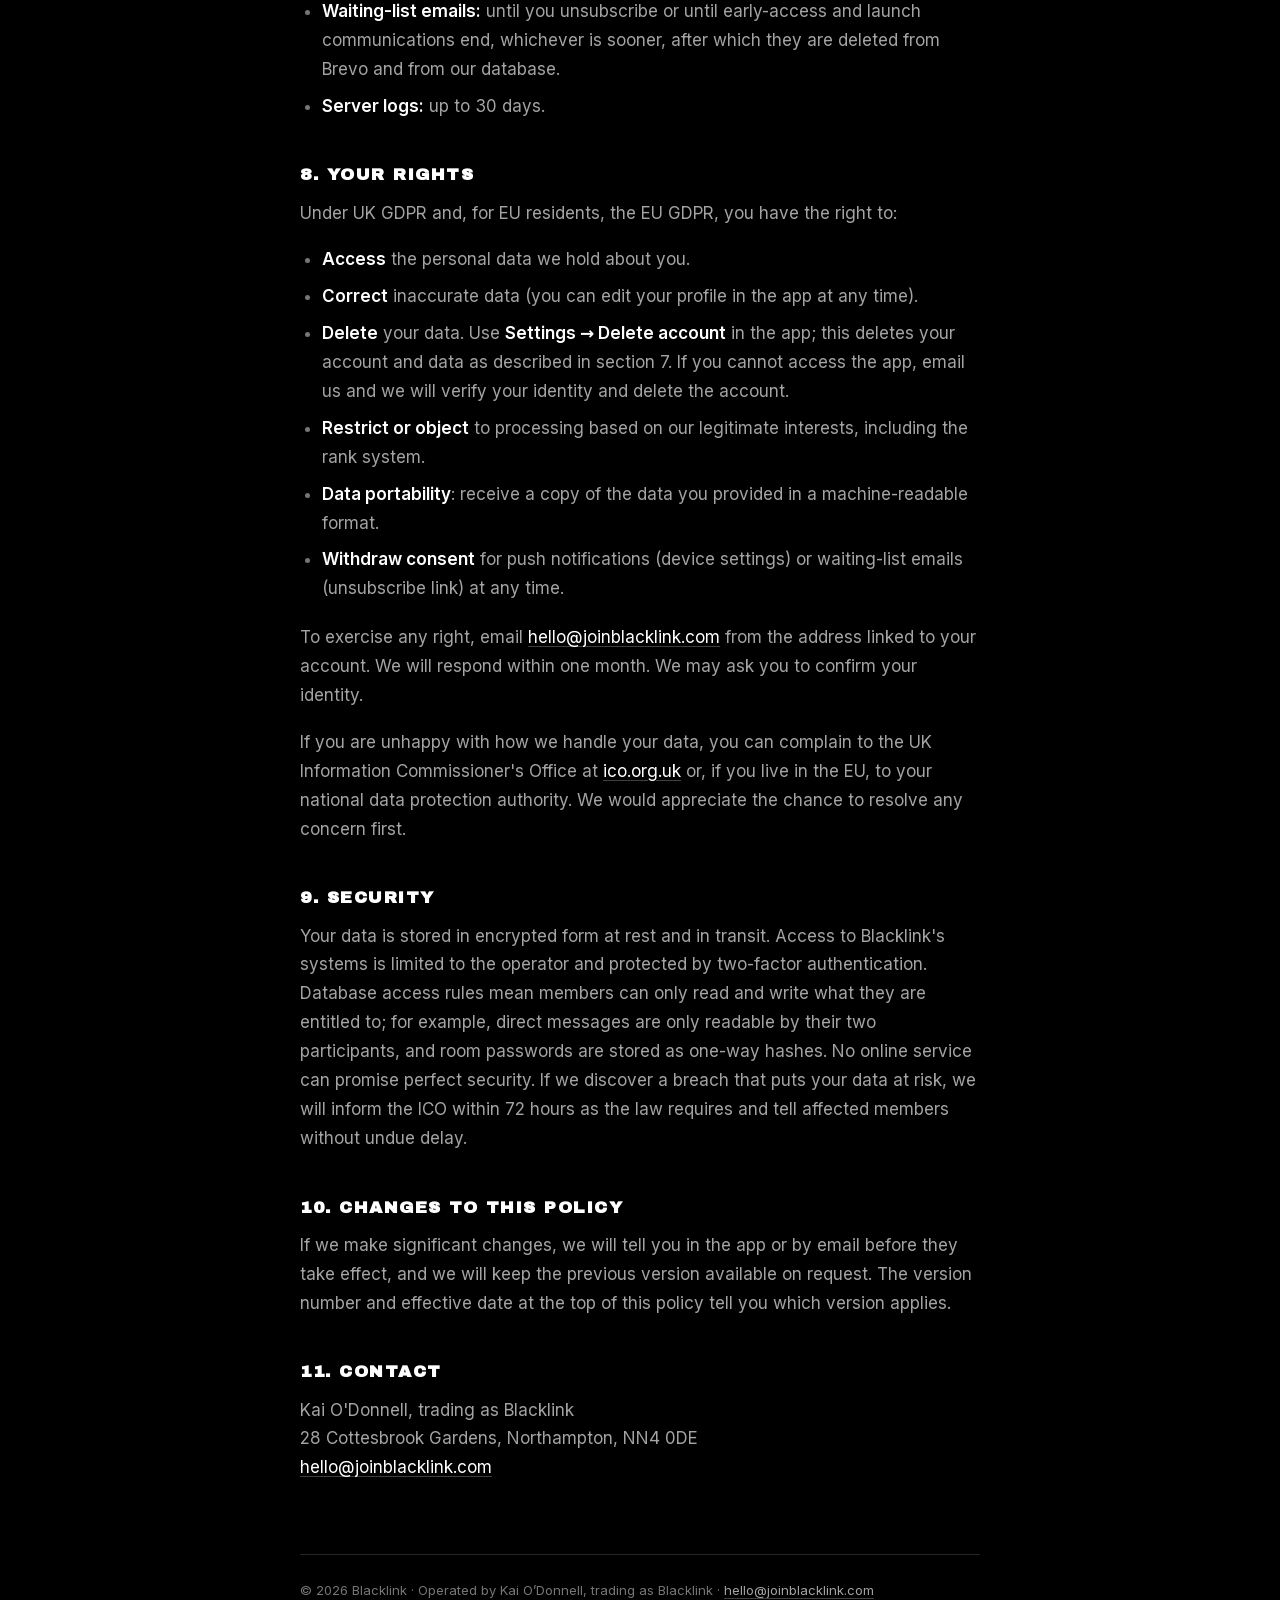
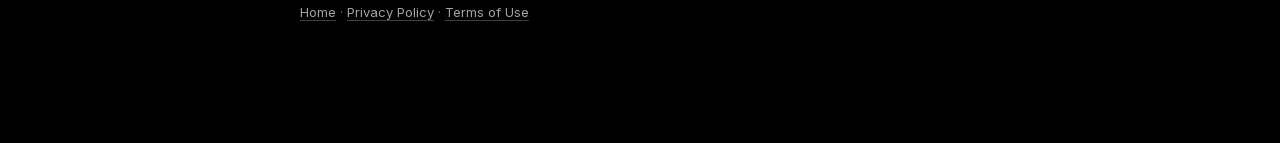
==== commit 11cce26c: "Privacy policy v1.3: disclose OpenAI photo moderation Every profile photo is sent to OpenAI's modera" ====
--- a/privacy.html
+++ b/privacy.html
@@ -49,7 +49,7 @@
   <main class="wrap">
     <nav class="top"><a class="brand" href="/">Blacklink</a><a class="other" href="/terms">Terms of Use</a></nav>
     <h1>Blacklink Privacy Policy</h1>
-    <p class="meta">Version 1.2 — effective 24 September 2026</p>
+    <p class="meta">Version 1.3 — effective 29 September 2026</p>
 <p>This policy explains what personal data Blacklink collects, why, who it is shared with, how long it is kept, and what rights you have. It covers the Blacklink app and the website at joinblacklink.com. We have written it in plain English on purpose. If anything is unclear, email us.</p>
 <h2>1. Who we are</h2>
 <p>Blacklink is operated by <strong>Kai O'Donnell, trading as Blacklink</strong>, based in the United Kingdom.</p>
@@ -77,12 +77,12 @@
 <p>We do not sell your data. We do not show advertising. We do not use your data to make automated decisions with legal or similarly significant effects on you.</p>
 <h2>5. Who we share your data with</h2>
 <p>We use a small number of service providers ("processors") to run Blacklink. They act on our instructions and are contractually bound to protect your data.</p>
-<ul><li><strong>Supabase</strong> — hosts our database, authentication, and file storage (profile photos). Our project is hosted in London, United Kingdom.</li><li><strong>LiveKit</strong> — carries live voice chat in war rooms. Audio is streamed live and not stored. LiveKit routes it through whichever of its cloud servers are nearest to the people in the room, which may be outside the United Kingdom.</li><li><strong>Apple</strong> — distributes the app through the App Store and delivers push notifications to iPhones.</li><li><strong>Expo</strong> — provides the tools we use to build the app and route push notifications.</li><li><strong>Brevo</strong> — sends emails to the waiting list (website only).</li></ul>
+<ul><li><strong>Supabase</strong> — hosts our database, authentication, and file storage (profile photos). Our project is hosted in London, United Kingdom.</li><li><strong>LiveKit</strong> — carries live voice chat in war rooms. Audio is streamed live and not stored. LiveKit routes it through whichever of its cloud servers are nearest to the people in the room, which may be outside the United Kingdom.</li><li><strong>OpenAI</strong> — checks each profile photo with its moderation service before the photo can appear, to keep explicit, violent or self-harm images off Blacklink. Only the photo is sent, and only for that check. You are asked to agree before your first photo is checked. OpenAI may process it in the United States.</li><li><strong>Apple</strong> — distributes the app through the App Store and delivers push notifications to iPhones.</li><li><strong>Expo</strong> — provides the tools we use to build the app and route push notifications.</li><li><strong>Brevo</strong> — sends emails to the waiting list (website only).</li></ul>
 <p><strong>Other members</strong> see your profile, your presence at war-room tables, your room chat messages, your wins, and, if they message you, your direct messages.</p>
 <p><strong>Authorities:</strong> we may share data where the law requires it, for example to comply with a court order or a request from a regulator such as Ofcom or the Information Commissioner's Office, or where necessary to protect someone from serious harm.</p>
 <p>We may transfer the business, including this data, if Blacklink is sold or restructured. We would tell you first.</p>
 <h2>6. International transfers</h2>
-<p>Your data is stored in the United Kingdom. Some of our providers (Apple, Expo, LiveKit) may process limited technical data in the United States or elsewhere. Where that happens we rely on the safeguards recognised under UK and EU law, such as adequacy decisions, the UK International Data Transfer Agreement, or the EU Standard Contractual Clauses.</p>
+<p>Your data is stored in the United Kingdom. Some of our providers (Apple, Expo, LiveKit, OpenAI) may process limited technical data in the United States or elsewhere. Where that happens we rely on the safeguards recognised under UK and EU law, such as adequacy decisions, the UK International Data Transfer Agreement, or the EU Standard Contractual Clauses.</p>
 <h2>7. How long we keep your data</h2>
 <ul><li><strong>Your account, profile, and direct messages:</strong> for as long as your account exists.</li><li><strong>War-room chat:</strong> for as long as the room exists. When a room is deleted, its messages are deleted. User-created rooms with no activity for 14 days are deleted automatically.</li><li><strong>Voice:</strong> not stored at all.</li><li><strong>When you delete your account:</strong> your profile, photo, messages, wins, seats, memberships, rank data, and blocks are deleted from our live systems immediately. Copies in encrypted backups expire within <strong>30 days</strong>.</li><li><strong>Reports and moderation records:</strong> we keep a record of reports and the action taken for up to <strong>12 months</strong> after the case is closed, so we can identify repeat abuse and meet our online safety obligations. Where a report concerns illegal content we may keep records for longer if the law requires.</li><li><strong>Waiting-list emails:</strong> until you unsubscribe or until early-access and launch communications end, whichever is sooner, after which they are deleted from Brevo and from our database.</li><li><strong>Server logs:</strong> up to 30 days.</li></ul>
 <h2>8. Your rights</h2>
